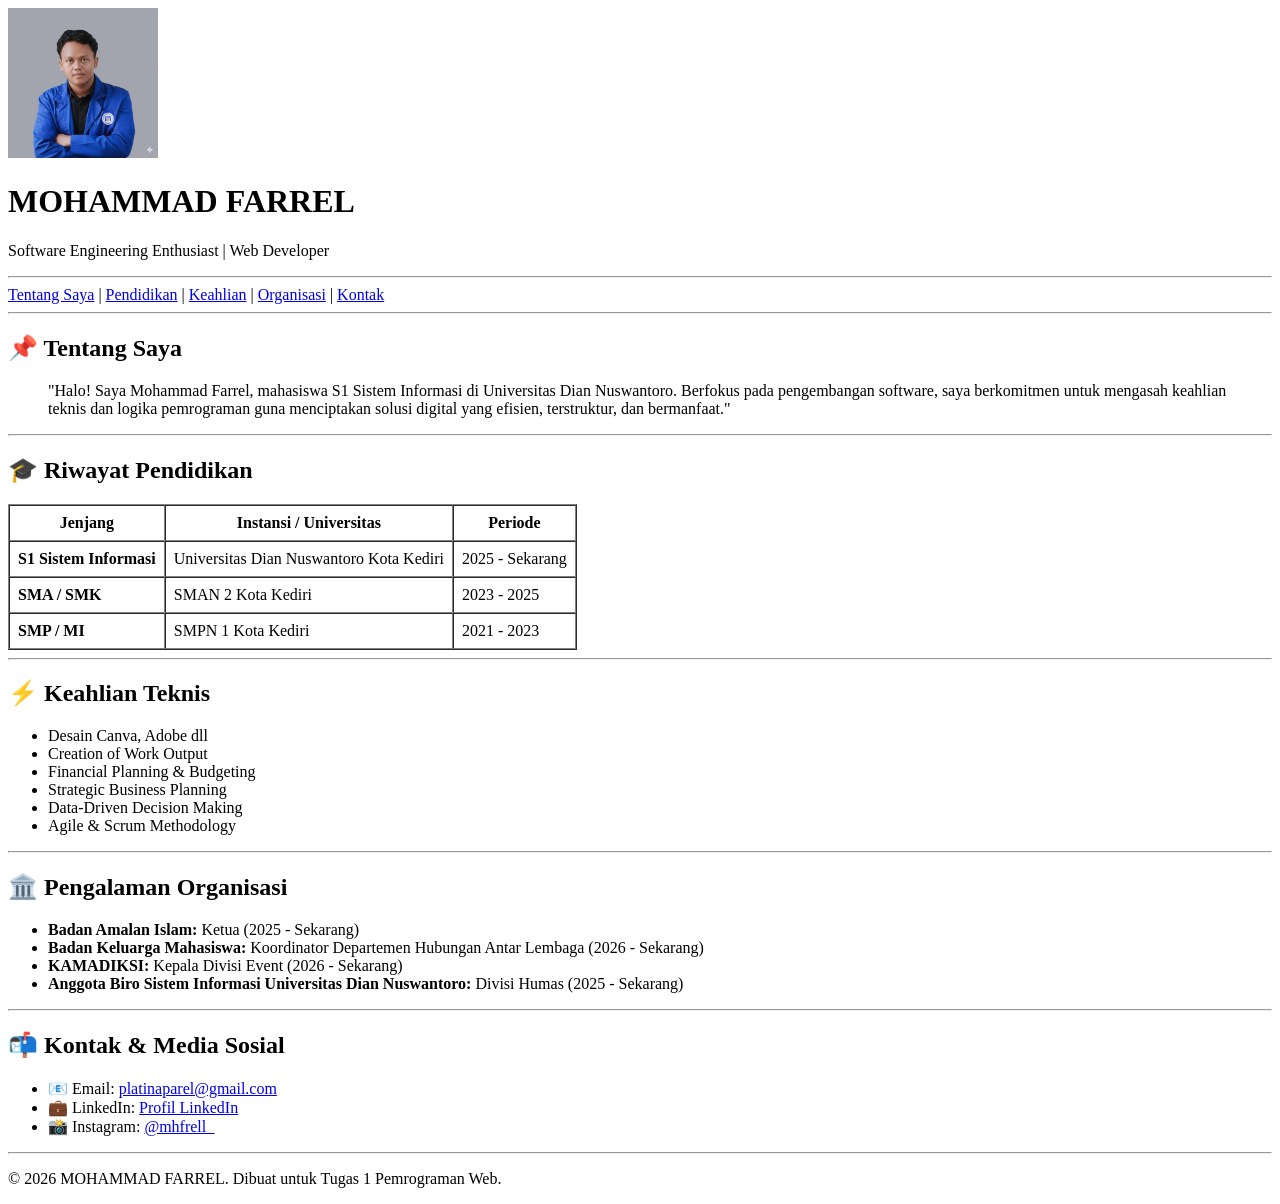
==== index.html @ b6b8ee05 "feat: perbarui ke tampilan modern cyber dark" ====
<!DOCTYPE html>
<html lang="id">
<head>
  <meta charset="UTF-8">
  <meta name="viewport" content="width=device-width, initial-scale=1.0">
  <title>Portofolio - MOHAMMAD FARREL</title>
</head>
<body>

  <!-- HEADER -->
  <header>
    <img src="images/foto-profil.jpg" alt="Foto Profil MOHAMMAD FARREL" width="150">
    <h1>MOHAMMAD FARREL</h1>
    <p>Software Engineering Enthusiast | Web Developer</p>
  </header>

  <hr>

  <!-- NAVIGASI -->
  <nav>
    <a href="#tentang">Tentang Saya</a> |
    <a href="#pendidikan">Pendidikan</a> |
    <a href="#keahlian">Keahlian</a> |
    <a href="#organisasi">Organisasi</a> |
    <a href="#kontak">Kontak</a>
  </nav>

  <hr>

  <!-- KONTEN UTAMA (MAIN) -->
  <main>

    <!-- SECTION 1: TENTANG SAYA -->
    <section id="tentang">
      <h2>📌 Tentang Saya</h2>
      <blockquote>
        "Halo! Saya Mohammad Farrel, mahasiswa S1 Sistem Informasi di Universitas Dian Nuswantoro. Berfokus pada pengembangan software, saya berkomitmen untuk mengasah keahlian teknis dan logika pemrograman guna menciptakan solusi digital yang efisien, terstruktur, dan bermanfaat."
      </blockquote>
    </section>

    <hr>

    <!-- SECTION 2: PENDIDIKAN -->
    <section id="pendidikan">
      <h2>🎓 Riwayat Pendidikan</h2>
      <table border="1" cellpadding="8" cellspacing="0">
        <thead>
          <tr>
            <th>Jenjang</th>
            <th>Instansi / Universitas</th>
            <th>Periode</th>
          </tr>
        </thead>
        <tbody>
          <tr>
            <td><strong>S1 Sistem Informasi</strong></td>
            <td>Universitas Dian Nuswantoro Kota Kediri</td>
            <td>2025 - Sekarang</td>
          </tr>
          <tr>
            <td><strong>SMA / SMK</strong></td>
            <td>SMAN 2 Kota Kediri</td>
            <td>2023 - 2025</td>
          </tr>
          <tr>
            <td><strong>SMP / MI</strong></td>
            <td>SMPN 1 Kota Kediri</td>
            <td>2021 - 2023</td>
          </tr>
        </tbody>
      </table>
    </section>

    <hr>

    <!-- SECTION 3: KEAHLIAN -->
    <section id="keahlian">
      <h2>⚡ Keahlian Teknis</h2>
      <ul>
        <li>Desain Canva, Adobe dll</li>
        <li>Creation of Work Output</li>
        <li>Financial Planning &amp; Budgeting</li>
        <li>Strategic Business Planning</li>
        <li>Data-Driven Decision Making</li>
        <li>Agile &amp; Scrum Methodology</li>
      </ul>
    </section>

    <hr>

    <!-- SECTION 4: ORGANISASI -->
    <section id="organisasi">
      <h2>🏛️ Pengalaman Organisasi</h2>
      <ul>
        <li><strong>Badan Amalan Islam:</strong> Ketua (2025 - Sekarang)</li>
        <li><strong>Badan Keluarga Mahasiswa:</strong> Koordinator Departemen Hubungan Antar Lembaga (2026 - Sekarang)</li>
        <li><strong>KAMADIKSI:</strong> Kepala Divisi Event (2026 - Sekarang)</li>
        <li><strong>Anggota Biro Sistem Informasi Universitas Dian Nuswantoro:</strong> Divisi Humas (2025 - Sekarang)</li>
      </ul>
    </section>

    <hr>

    <!-- SECTION 5: KONTAK -->
    <section id="kontak">
      <h2>📬 Kontak &amp; Media Sosial</h2>
      <ul>
        <li>📧 Email: <a href="mailto:platinaparel@gmail.com">platinaparel@gmail.com</a></li>
        <li>💼 LinkedIn: <a href="https://www.linkedin.com/in/mohammad-farrel-9b29a3389" target="_blank">Profil LinkedIn</a></li>
        <li>📸 Instagram: <a href="https://www.instagram.com/mhfrell_?rpxt=M2dxdXd0YmV6ZTVm" target="_blank">@mhfrell_</a></li>
      </ul>
    </section>

  </main>

  <hr>

  <!-- FOOTER -->
  <footer>
    <p>&copy; 2026 MOHAMMAD FARREL. Dibuat untuk Tugas 1 Pemrograman Web.</p>
  </footer>

</body>
</html>
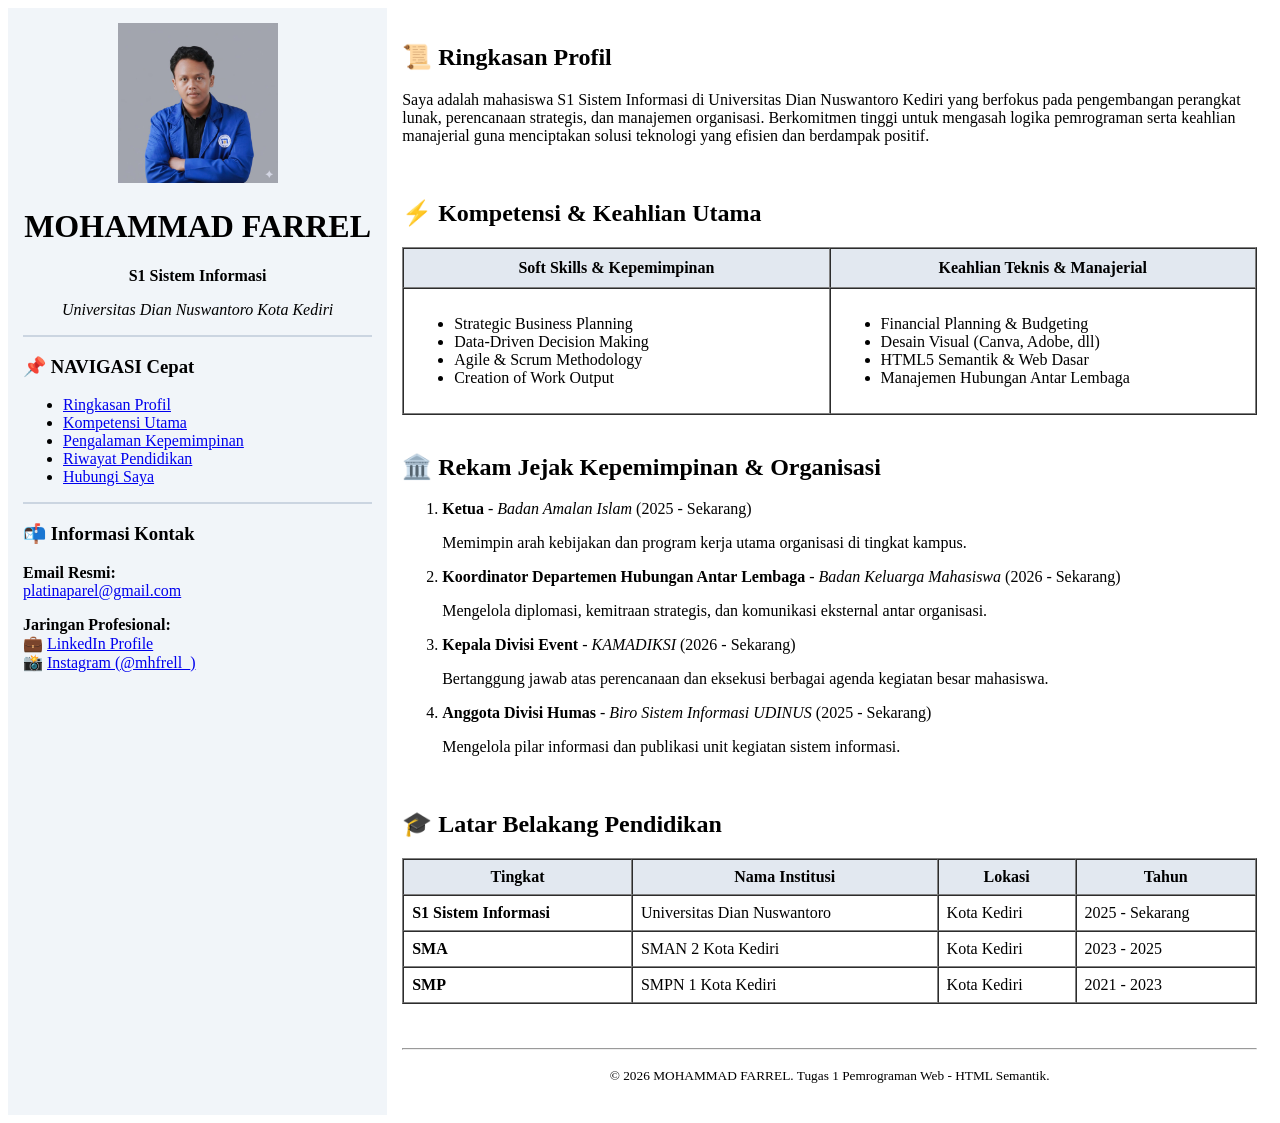
==== commit 919f657f: "feat: perbarui ke tampilan modern cyber dark" ====
--- a/index.html
+++ b/index.html
@@ -3,122 +3,174 @@
 <head>
   <meta charset="UTF-8">
   <meta name="viewport" content="width=device-width, initial-scale=1.0">
-  <title>Portofolio - MOHAMMAD FARREL</title>
+  <title>Resume Akademik &amp; Profil - MOHAMMAD FARREL</title>
 </head>
 <body>
 
-  <!-- HEADER -->
-  <header>
-    <img src="images/foto-profil.jpg" alt="Foto Profil MOHAMMAD FARREL" width="150">
-    <h1>MOHAMMAD FARREL</h1>
-    <p>Software Engineering Enthusiast | Web Developer</p>
-  </header>
+  <!-- TABEL UTAMA UNTUK TATA LETAK 2 KOLOM (SIDEBAR + KONTEN UTAMA) -->
+  <table width="100%" border="0" cellpadding="15" cellspacing="0">
+    <tr valign="top">
 
-  <hr>
+      <!-- ================= SIDEBAR KIRI ================= -->
+      <td width="30%" bgcolor="#F1F5F9">
+        
+        <!-- HEADER / PROFIL UTAMA -->
+        <header align="center">
+          <img src="images/foto-profil.jpg" alt="Foto Profil MOHAMMAD FARREL" width="160">
+          <h1>MOHAMMAD FARREL</h1>
+          <p><b>S1 Sistem Informasi</b></p>
+          <p><i>Universitas Dian Nuswantoro Kota Kediri</i></p>
+        </header>
 
-  <!-- NAVIGASI -->
-  <nav>
-    <a href="#tentang">Tentang Saya</a> |
-    <a href="#pendidikan">Pendidikan</a> |
-    <a href="#keahlian">Keahlian</a> |
-    <a href="#organisasi">Organisasi</a> |
-    <a href="#kontak">Kontak</a>
-  </nav>
+        <hr size="2" color="#CBD5E1">
 
-  <hr>
+        <!-- NAVIGASI SAMPING (SIDE NAV) -->
+        <nav>
+          <h3><b>📌 NAVIGASI Cepat</b></h3>
+          <ul>
+            <li><a href="#tentang">Ringkasan Profil</a></li>
+            <li><a href="#keahlian">Kompetensi Utama</a></li>
+            <li><a href="#organisasi">Pengalaman Kepemimpinan</a></li>
+            <li><a href="#pendidikan">Riwayat Pendidikan</a></li>
+            <li><a href="#kontak">Hubungi Saya</a></li>
+          </ul>
+        </nav>
 
-  <!-- KONTEN UTAMA (MAIN) -->
-  <main>
+        <hr size="2" color="#CBD5E1">
 
-    <!-- SECTION 1: TENTANG SAYA -->
-    <section id="tentang">
-      <h2>📌 Tentang Saya</h2>
-      <blockquote>
-        "Halo! Saya Mohammad Farrel, mahasiswa S1 Sistem Informasi di Universitas Dian Nuswantoro. Berfokus pada pengembangan software, saya berkomitmen untuk mengasah keahlian teknis dan logika pemrograman guna menciptakan solusi digital yang efisien, terstruktur, dan bermanfaat."
-      </blockquote>
-    </section>
+        <!-- KONTEN SAMPING / KONTAK -->
+        <aside id="kontak">
+          <h3><b>📬 Informasi Kontak</b></h3>
+          <p><b>Email Resmi:</b><br>
+          <a href="mailto:platinaparel@gmail.com">platinaparel@gmail.com</a></p>
 
-    <hr>
+          <p><b>Jaringan Profesional:</b><br>
+          💼 <a href="https://www.linkedin.com/in/mohammad-farrel-9b29a3389" target="_blank">LinkedIn Profile</a><br>
+          📸 <a href="https://www.instagram.com/mhfrell_?rpxt=M2dxdXd0YmV6ZTVm" target="_blank">Instagram (@mhfrell_)</a></p>
+        </aside>
 
-    <!-- SECTION 2: PENDIDIKAN -->
-    <section id="pendidikan">
-      <h2>🎓 Riwayat Pendidikan</h2>
-      <table border="1" cellpadding="8" cellspacing="0">
-        <thead>
-          <tr>
-            <th>Jenjang</th>
-            <th>Instansi / Universitas</th>
-            <th>Periode</th>
-          </tr>
-        </thead>
-        <tbody>
-          <tr>
-            <td><strong>S1 Sistem Informasi</strong></td>
-            <td>Universitas Dian Nuswantoro Kota Kediri</td>
-            <td>2025 - Sekarang</td>
-          </tr>
-          <tr>
-            <td><strong>SMA / SMK</strong></td>
-            <td>SMAN 2 Kota Kediri</td>
-            <td>2023 - 2025</td>
-          </tr>
-          <tr>
-            <td><strong>SMP / MI</strong></td>
-            <td>SMPN 1 Kota Kediri</td>
-            <td>2021 - 2023</td>
-          </tr>
-        </tbody>
-      </table>
-    </section>
+      </td>
 
-    <hr>
+      <!-- ================= KONTEN UTAMA KANAN ================= -->
+      <td width="70%">
 
-    <!-- SECTION 3: KEAHLIAN -->
-    <section id="keahlian">
-      <h2>⚡ Keahlian Teknis</h2>
-      <ul>
-        <li>Desain Canva, Adobe dll</li>
-        <li>Creation of Work Output</li>
-        <li>Financial Planning &amp; Budgeting</li>
-        <li>Strategic Business Planning</li>
-        <li>Data-Driven Decision Making</li>
-        <li>Agile &amp; Scrum Methodology</li>
-      </ul>
-    </section>
+        <main>
 
-    <hr>
+          <!-- SECTION 1: TENTANG SAYA -->
+          <section id="tentang">
+            <h2>📜 Ringkasan Profil</h2>
+            <p>
+              Saya adalah mahasiswa S1 Sistem Informasi di Universitas Dian Nuswantoro Kediri yang berfokus pada pengembangan perangkat lunak, perencanaan strategis, dan manajemen organisasi. Berkomitmen tinggi untuk mengasah logika pemrograman serta keahlian manajerial guna menciptakan solusi teknologi yang efisien dan berdampak positif.
+            </p>
+          </section>
 
-    <!-- SECTION 4: ORGANISASI -->
-    <section id="organisasi">
-      <h2>🏛️ Pengalaman Organisasi</h2>
-      <ul>
-        <li><strong>Badan Amalan Islam:</strong> Ketua (2025 - Sekarang)</li>
-        <li><strong>Badan Keluarga Mahasiswa:</strong> Koordinator Departemen Hubungan Antar Lembaga (2026 - Sekarang)</li>
-        <li><strong>KAMADIKSI:</strong> Kepala Divisi Event (2026 - Sekarang)</li>
-        <li><strong>Anggota Biro Sistem Informasi Universitas Dian Nuswantoro:</strong> Divisi Humas (2025 - Sekarang)</li>
-      </ul>
-    </section>
+          <br>
 
-    <hr>
+          <!-- SECTION 2: KEAHLIAN (LAYOUT DUA KOLOM SKS) -->
+          <section id="keahlian">
+            <h2>⚡ Kompetensi &amp; Keahlian Utama</h2>
+            <table width="100%" border="1" cellpadding="10" cellspacing="0">
+              <tr bgcolor="#E2E8F0">
+                <th width="50%">Soft Skills &amp; Kepemimpinan</th>
+                <th width="50%">Keahlian Teknis &amp; Manajerial</th>
+              </tr>
+              <tr valign="top">
+                <td>
+                  <ul>
+                    <li>Strategic Business Planning</li>
+                    <li>Data-Driven Decision Making</li>
+                    <li>Agile &amp; Scrum Methodology</li>
+                    <li>Creation of Work Output</li>
+                  </ul>
+                </td>
+                <td>
+                  <ul>
+                    <li>Financial Planning &amp; Budgeting</li>
+                    <li>Desain Visual (Canva, Adobe, dll)</li>
+                    <li>HTML5 Semantik &amp; Web Dasar</li>
+                    <li>Manajemen Hubungan Antar Lembaga</li>
+                  </ul>
+                </td>
+              </tr>
+            </table>
+          </section>
 
-    <!-- SECTION 5: KONTAK -->
-    <section id="kontak">
-      <h2>📬 Kontak &amp; Media Sosial</h2>
-      <ul>
-        <li>📧 Email: <a href="mailto:platinaparel@gmail.com">platinaparel@gmail.com</a></li>
-        <li>💼 LinkedIn: <a href="https://www.linkedin.com/in/mohammad-farrel-9b29a3389" target="_blank">Profil LinkedIn</a></li>
-        <li>📸 Instagram: <a href="https://www.instagram.com/mhfrell_?rpxt=M2dxdXd0YmV6ZTVm" target="_blank">@mhfrell_</a></li>
-      </ul>
-    </section>
+          <br>
 
-  </main>
+          <!-- SECTION 3: ORGANISASI & KEPEMIMPINAN -->
+          <section id="organisasi">
+            <h2>🏛️ Rekam Jejak Kepemimpinan &amp; Organisasi</h2>
+            <ol>
+              <li>
+                <b>Ketua</b> - <i>Badan Amalan Islam</i> (2025 - Sekarang)
+                <p>Memimpin arah kebijakan dan program kerja utama organisasi di tingkat kampus.</p>
+              </li>
+              <li>
+                <b>Koordinator Departemen Hubungan Antar Lembaga</b> - <i>Badan Keluarga Mahasiswa</i> (2026 - Sekarang)
+                <p>Mengelola diplomasi, kemitraan strategis, dan komunikasi eksternal antar organisasi.</p>
+              </li>
+              <li>
+                <b>Kepala Divisi Event</b> - <i>KAMADIKSI</i> (2026 - Sekarang)
+                <p>Bertanggung jawab atas perencanaan dan eksekusi berbagai agenda kegiatan besar mahasiswa.</p>
+              </li>
+              <li>
+                <b>Anggota Divisi Humas</b> - <i>Biro Sistem Informasi UDINUS</i> (2025 - Sekarang)
+                <p>Mengelola pilar informasi dan publikasi unit kegiatan sistem informasi.</p>
+              </li>
+            </ol>
+          </section>
 
-  <hr>
+          <br>
 
-  <!-- FOOTER -->
-  <footer>
-    <p>&copy; 2026 MOHAMMAD FARREL. Dibuat untuk Tugas 1 Pemrograman Web.</p>
-  </footer>
+          <!-- SECTION 4: PENDIDIKAN -->
+          <section id="pendidikan">
+            <h2>🎓 Latar Belakang Pendidikan</h2>
+            <table width="100%" border="1" cellpadding="8" cellspacing="0">
+              <thead>
+                <tr bgcolor="#E2E8F0">
+                  <th>Tingkat</th>
+                  <th>Nama Institusi</th>
+                  <th>Lokasi</th>
+                  <th>Tahun</th>
+                </tr>
+              </thead>
+              <tbody>
+                <tr>
+                  <td><b>S1 Sistem Informasi</b></td>
+                  <td>Universitas Dian Nuswantoro</td>
+                  <td>Kota Kediri</td>
+                  <td>2025 - Sekarang</td>
+                </tr>
+                <tr>
+                  <td><b>SMA</b></td>
+                  <td>SMAN 2 Kota Kediri</td>
+                  <td>Kota Kediri</td>
+                  <td>2023 - 2025</td>
+                </tr>
+                <tr>
+                  <td><b>SMP</b></td>
+                  <td>SMPN 1 Kota Kediri</td>
+                  <td>Kota Kediri</td>
+                  <td>2021 - 2023</td>
+                </tr>
+              </tbody>
+            </table>
+          </section>
+
+        </main>
+
+        <br><br>
+
+        <!-- FOOTER -->
+        <footer align="center">
+          <hr>
+          <p><small>&copy; 2026 MOHAMMAD FARREL. Tugas 1 Pemrograman Web - HTML Semantik.</small></p>
+        </footer>
+
+      </td>
+
+    </tr>
+  </table>
 
 </body>
 </html>
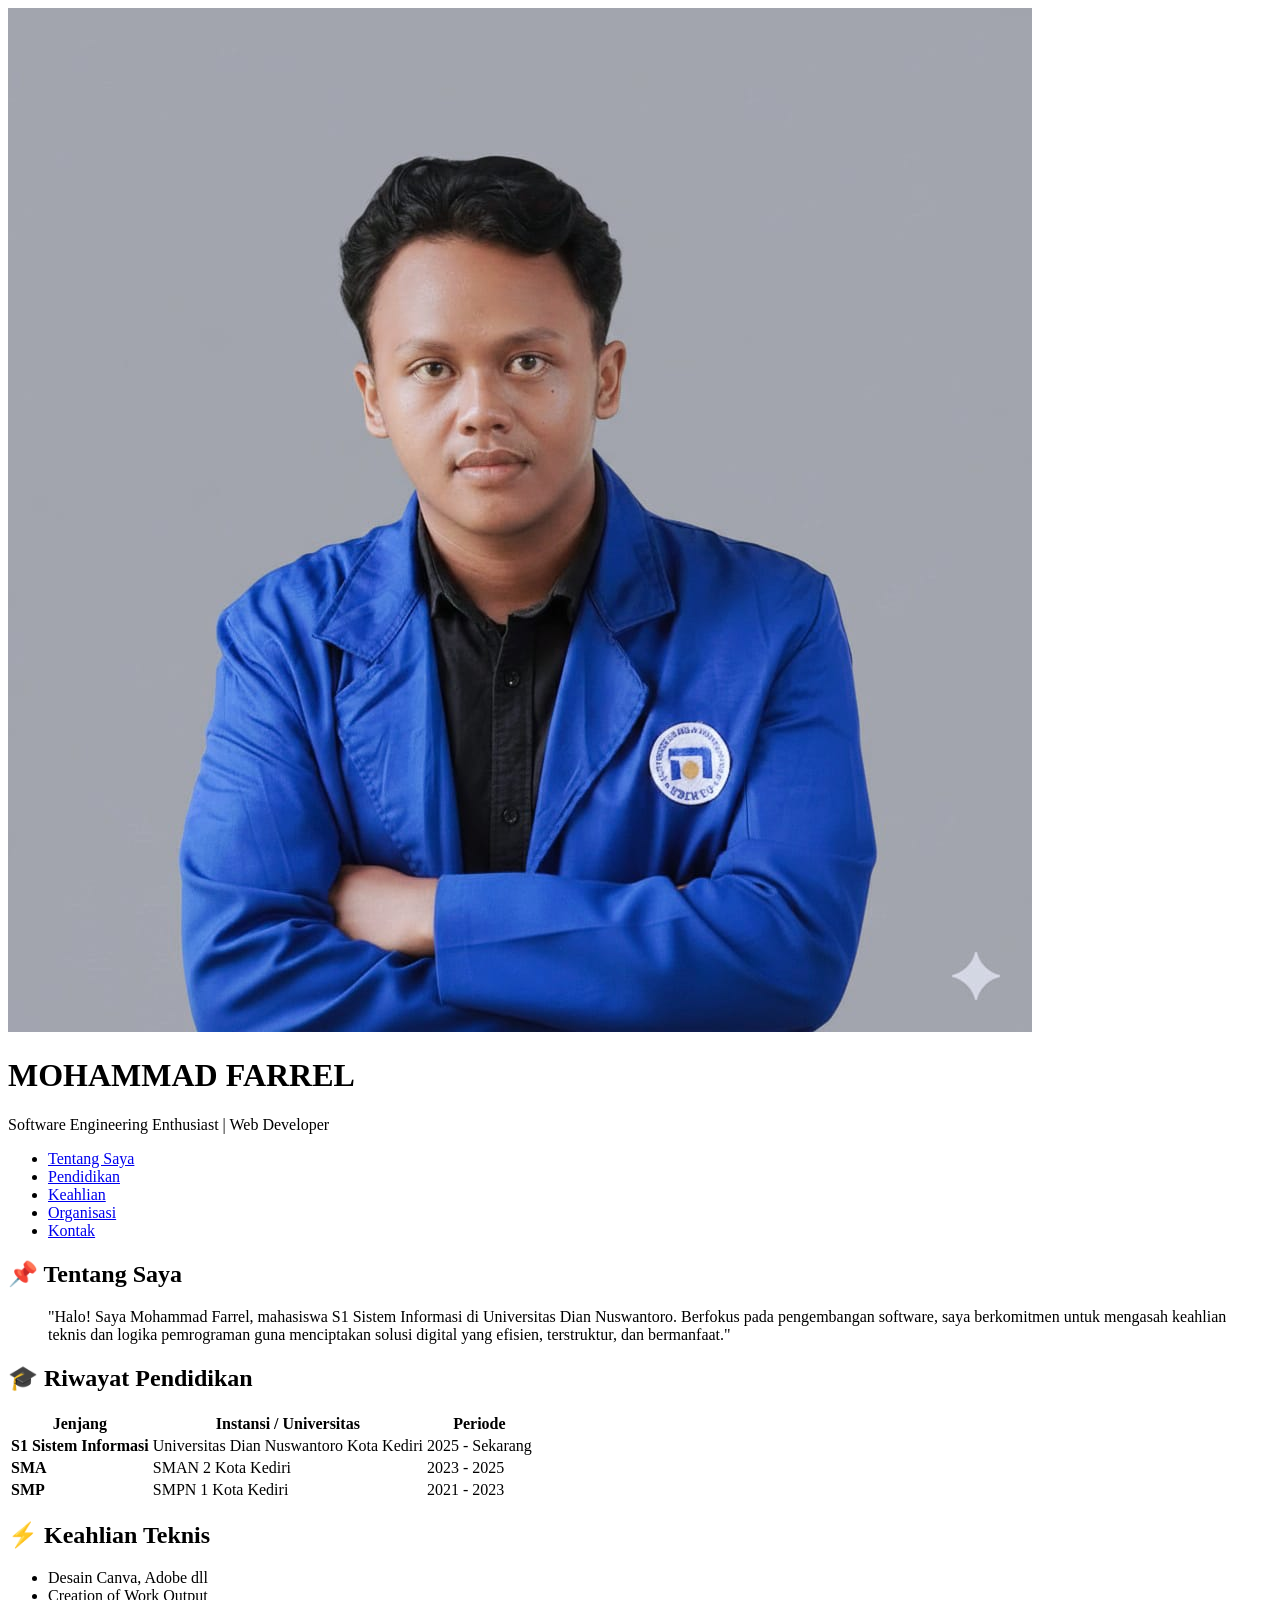
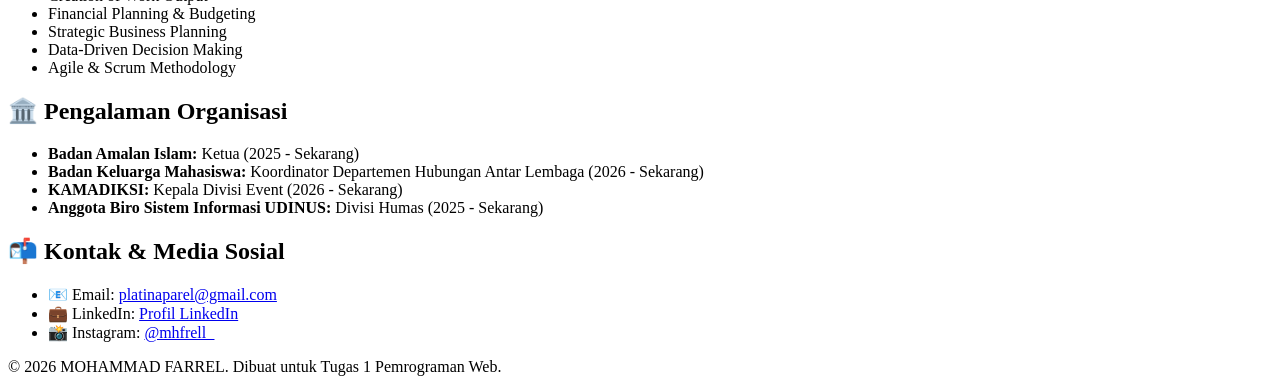
==== commit e23799d8: "fix: ganti struktur html ke versi modul 3" ====
--- a/index.html
+++ b/index.html
@@ -3,174 +3,117 @@
 <head>
   <meta charset="UTF-8">
   <meta name="viewport" content="width=device-width, initial-scale=1.0">
-  <title>Resume Akademik &amp; Profil - MOHAMMAD FARREL</title>
+  <title>Portofolio - MOHAMMAD FARREL</title>
+
+  <!-- MENGHUBUNGKAN STYLESHEET CSS -->
+  <link rel="stylesheet" href="style.css">
 </head>
 <body>
 
-  <!-- TABEL UTAMA UNTUK TATA LETAK 2 KOLOM (SIDEBAR + KONTEN UTAMA) -->
-  <table width="100%" border="0" cellpadding="15" cellspacing="0">
-    <tr valign="top">
+  <div class="container">
 
-      <!-- ================= SIDEBAR KIRI ================= -->
-      <td width="30%" bgcolor="#F1F5F9">
-        
-        <!-- HEADER / PROFIL UTAMA -->
-        <header align="center">
-          <img src="images/foto-profil.jpg" alt="Foto Profil MOHAMMAD FARREL" width="160">
-          <h1>MOHAMMAD FARREL</h1>
-          <p><b>S1 Sistem Informasi</b></p>
-          <p><i>Universitas Dian Nuswantoro Kota Kediri</i></p>
-        </header>
+    <!-- HEADER PROFIL -->
+    <header>
+      <img src="images/foto-profil.jpg" alt="Foto Profil MOHAMMAD FARREL">
+      <h1>MOHAMMAD FARREL</h1>
+      <p>Software Engineering Enthusiast | Web Developer</p>
+    </header>
 
-        <hr size="2" color="#CBD5E1">
+    <!-- NAVIGASI BUBBLE -->
+    <nav>
+      <ul>
+        <li><a href="#tentang">Tentang Saya</a></li>
+        <li><a href="#pendidikan">Pendidikan</a></li>
+        <li><a href="#keahlian">Keahlian</a></li>
+        <li><a href="#organisasi">Organisasi</a></li>
+        <li><a href="#kontak">Kontak</a></li>
+      </ul>
+    </nav>
 
-        <!-- NAVIGASI SAMPING (SIDE NAV) -->
-        <nav>
-          <h3><b>📌 NAVIGASI Cepat</b></h3>
-          <ul>
-            <li><a href="#tentang">Ringkasan Profil</a></li>
-            <li><a href="#keahlian">Kompetensi Utama</a></li>
-            <li><a href="#organisasi">Pengalaman Kepemimpinan</a></li>
-            <li><a href="#pendidikan">Riwayat Pendidikan</a></li>
-            <li><a href="#kontak">Hubungi Saya</a></li>
-          </ul>
-        </nav>
+    <!-- MAIN KONTEN -->
+    <main>
 
-        <hr size="2" color="#CBD5E1">
+      <!-- SECTION 1: TENTANG SAYA -->
+      <section id="tentang">
+        <h2>📌 Tentang Saya</h2>
+        <blockquote>
+          "Halo! Saya Mohammad Farrel, mahasiswa S1 Sistem Informasi di Universitas Dian Nuswantoro. Berfokus pada pengembangan software, saya berkomitmen untuk mengasah keahlian teknis dan logika pemrograman guna menciptakan solusi digital yang efisien, terstruktur, dan bermanfaat."
+        </blockquote>
+      </section>
 
-        <!-- KONTEN SAMPING / KONTAK -->
-        <aside id="kontak">
-          <h3><b>📬 Informasi Kontak</b></h3>
-          <p><b>Email Resmi:</b><br>
-          <a href="mailto:platinaparel@gmail.com">platinaparel@gmail.com</a></p>
+      <!-- SECTION 2: PENDIDIKAN -->
+      <section id="pendidikan">
+        <h2>🎓 Riwayat Pendidikan</h2>
+        <table>
+          <thead>
+            <tr>
+              <th>Jenjang</th>
+              <th>Instansi / Universitas</th>
+              <th>Periode</th>
+            </tr>
+          </thead>
+          <tbody>
+            <tr>
+              <td><strong>S1 Sistem Informasi</strong></td>
+              <td>Universitas Dian Nuswantoro Kota Kediri</td>
+              <td>2025 - Sekarang</td>
+            </tr>
+            <tr>
+              <td><strong>SMA</strong></td>
+              <td>SMAN 2 Kota Kediri</td>
+              <td>2023 - 2025</td>
+            </tr>
+            <tr>
+              <td><strong>SMP</strong></td>
+              <td>SMPN 1 Kota Kediri</td>
+              <td>2021 - 2023</td>
+            </tr>
+          </tbody>
+        </table>
+      </section>
 
-          <p><b>Jaringan Profesional:</b><br>
-          💼 <a href="https://www.linkedin.com/in/mohammad-farrel-9b29a3389" target="_blank">LinkedIn Profile</a><br>
-          📸 <a href="https://www.instagram.com/mhfrell_?rpxt=M2dxdXd0YmV6ZTVm" target="_blank">Instagram (@mhfrell_)</a></p>
-        </aside>
+      <!-- SECTION 3: KEAHLIAN -->
+      <section id="keahlian">
+        <h2>⚡ Keahlian Teknis</h2>
+        <ul class="skill-grid">
+          <li>Desain Canva, Adobe dll</li>
+          <li>Creation of Work Output</li>
+          <li>Financial Planning &amp; Budgeting</li>
+          <li>Strategic Business Planning</li>
+          <li>Data-Driven Decision Making</li>
+          <li>Agile &amp; Scrum Methodology</li>
+        </ul>
+      </section>
 
-      </td>
+      <!-- SECTION 4: ORGANISASI -->
+      <section id="organisasi">
+        <h2>🏛️ Pengalaman Organisasi</h2>
+        <ul class="info-list">
+          <li><strong>Badan Amalan Islam:</strong> Ketua (2025 - Sekarang)</li>
+          <li><strong>Badan Keluarga Mahasiswa:</strong> Koordinator Departemen Hubungan Antar Lembaga (2026 - Sekarang)</li>
+          <li><strong>KAMADIKSI:</strong> Kepala Divisi Event (2026 - Sekarang)</li>
+          <li><strong>Anggota Biro Sistem Informasi UDINUS:</strong> Divisi Humas (2025 - Sekarang)</li>
+        </ul>
+      </section>
 
-      <!-- ================= KONTEN UTAMA KANAN ================= -->
-      <td width="70%">
+      <!-- SECTION 5: KONTAK -->
+      <section id="kontak">
+        <h2>📬 Kontak &amp; Media Sosial</h2>
+        <ul class="info-list">
+          <li>📧 Email: <a href="mailto:platinaparel@gmail.com">platinaparel@gmail.com</a></li>
+          <li>💼 LinkedIn: <a href="https://www.linkedin.com/in/mohammad-farrel-9b29a3389" target="_blank">Profil LinkedIn</a></li>
+          <li>📸 Instagram: <a href="https://www.instagram.com/mhfrell_?rpxt=M2dxdXd0YmV6ZTVm" target="_blank">@mhfrell_</a></li>
+        </ul>
+      </section>
 
-        <main>
+    </main>
 
-          <!-- SECTION 1: TENTANG SAYA -->
-          <section id="tentang">
-            <h2>📜 Ringkasan Profil</h2>
-            <p>
-              Saya adalah mahasiswa S1 Sistem Informasi di Universitas Dian Nuswantoro Kediri yang berfokus pada pengembangan perangkat lunak, perencanaan strategis, dan manajemen organisasi. Berkomitmen tinggi untuk mengasah logika pemrograman serta keahlian manajerial guna menciptakan solusi teknologi yang efisien dan berdampak positif.
-            </p>
-          </section>
+    <!-- FOOTER -->
+    <footer>
+      <p>&copy; 2026 MOHAMMAD FARREL. Dibuat untuk Tugas 1 Pemrograman Web.</p>
+    </footer>
 
-          <br>
-
-          <!-- SECTION 2: KEAHLIAN (LAYOUT DUA KOLOM SKS) -->
-          <section id="keahlian">
-            <h2>⚡ Kompetensi &amp; Keahlian Utama</h2>
-            <table width="100%" border="1" cellpadding="10" cellspacing="0">
-              <tr bgcolor="#E2E8F0">
-                <th width="50%">Soft Skills &amp; Kepemimpinan</th>
-                <th width="50%">Keahlian Teknis &amp; Manajerial</th>
-              </tr>
-              <tr valign="top">
-                <td>
-                  <ul>
-                    <li>Strategic Business Planning</li>
-                    <li>Data-Driven Decision Making</li>
-                    <li>Agile &amp; Scrum Methodology</li>
-                    <li>Creation of Work Output</li>
-                  </ul>
-                </td>
-                <td>
-                  <ul>
-                    <li>Financial Planning &amp; Budgeting</li>
-                    <li>Desain Visual (Canva, Adobe, dll)</li>
-                    <li>HTML5 Semantik &amp; Web Dasar</li>
-                    <li>Manajemen Hubungan Antar Lembaga</li>
-                  </ul>
-                </td>
-              </tr>
-            </table>
-          </section>
-
-          <br>
-
-          <!-- SECTION 3: ORGANISASI & KEPEMIMPINAN -->
-          <section id="organisasi">
-            <h2>🏛️ Rekam Jejak Kepemimpinan &amp; Organisasi</h2>
-            <ol>
-              <li>
-                <b>Ketua</b> - <i>Badan Amalan Islam</i> (2025 - Sekarang)
-                <p>Memimpin arah kebijakan dan program kerja utama organisasi di tingkat kampus.</p>
-              </li>
-              <li>
-                <b>Koordinator Departemen Hubungan Antar Lembaga</b> - <i>Badan Keluarga Mahasiswa</i> (2026 - Sekarang)
-                <p>Mengelola diplomasi, kemitraan strategis, dan komunikasi eksternal antar organisasi.</p>
-              </li>
-              <li>
-                <b>Kepala Divisi Event</b> - <i>KAMADIKSI</i> (2026 - Sekarang)
-                <p>Bertanggung jawab atas perencanaan dan eksekusi berbagai agenda kegiatan besar mahasiswa.</p>
-              </li>
-              <li>
-                <b>Anggota Divisi Humas</b> - <i>Biro Sistem Informasi UDINUS</i> (2025 - Sekarang)
-                <p>Mengelola pilar informasi dan publikasi unit kegiatan sistem informasi.</p>
-              </li>
-            </ol>
-          </section>
-
-          <br>
-
-          <!-- SECTION 4: PENDIDIKAN -->
-          <section id="pendidikan">
-            <h2>🎓 Latar Belakang Pendidikan</h2>
-            <table width="100%" border="1" cellpadding="8" cellspacing="0">
-              <thead>
-                <tr bgcolor="#E2E8F0">
-                  <th>Tingkat</th>
-                  <th>Nama Institusi</th>
-                  <th>Lokasi</th>
-                  <th>Tahun</th>
-                </tr>
-              </thead>
-              <tbody>
-                <tr>
-                  <td><b>S1 Sistem Informasi</b></td>
-                  <td>Universitas Dian Nuswantoro</td>
-                  <td>Kota Kediri</td>
-                  <td>2025 - Sekarang</td>
-                </tr>
-                <tr>
-                  <td><b>SMA</b></td>
-                  <td>SMAN 2 Kota Kediri</td>
-                  <td>Kota Kediri</td>
-                  <td>2023 - 2025</td>
-                </tr>
-                <tr>
-                  <td><b>SMP</b></td>
-                  <td>SMPN 1 Kota Kediri</td>
-                  <td>Kota Kediri</td>
-                  <td>2021 - 2023</td>
-                </tr>
-              </tbody>
-            </table>
-          </section>
-
-        </main>
-
-        <br><br>
-
-        <!-- FOOTER -->
-        <footer align="center">
-          <hr>
-          <p><small>&copy; 2026 MOHAMMAD FARREL. Tugas 1 Pemrograman Web - HTML Semantik.</small></p>
-        </footer>
-
-      </td>
-
-    </tr>
-  </table>
+  </div>
 
 </body>
 </html>
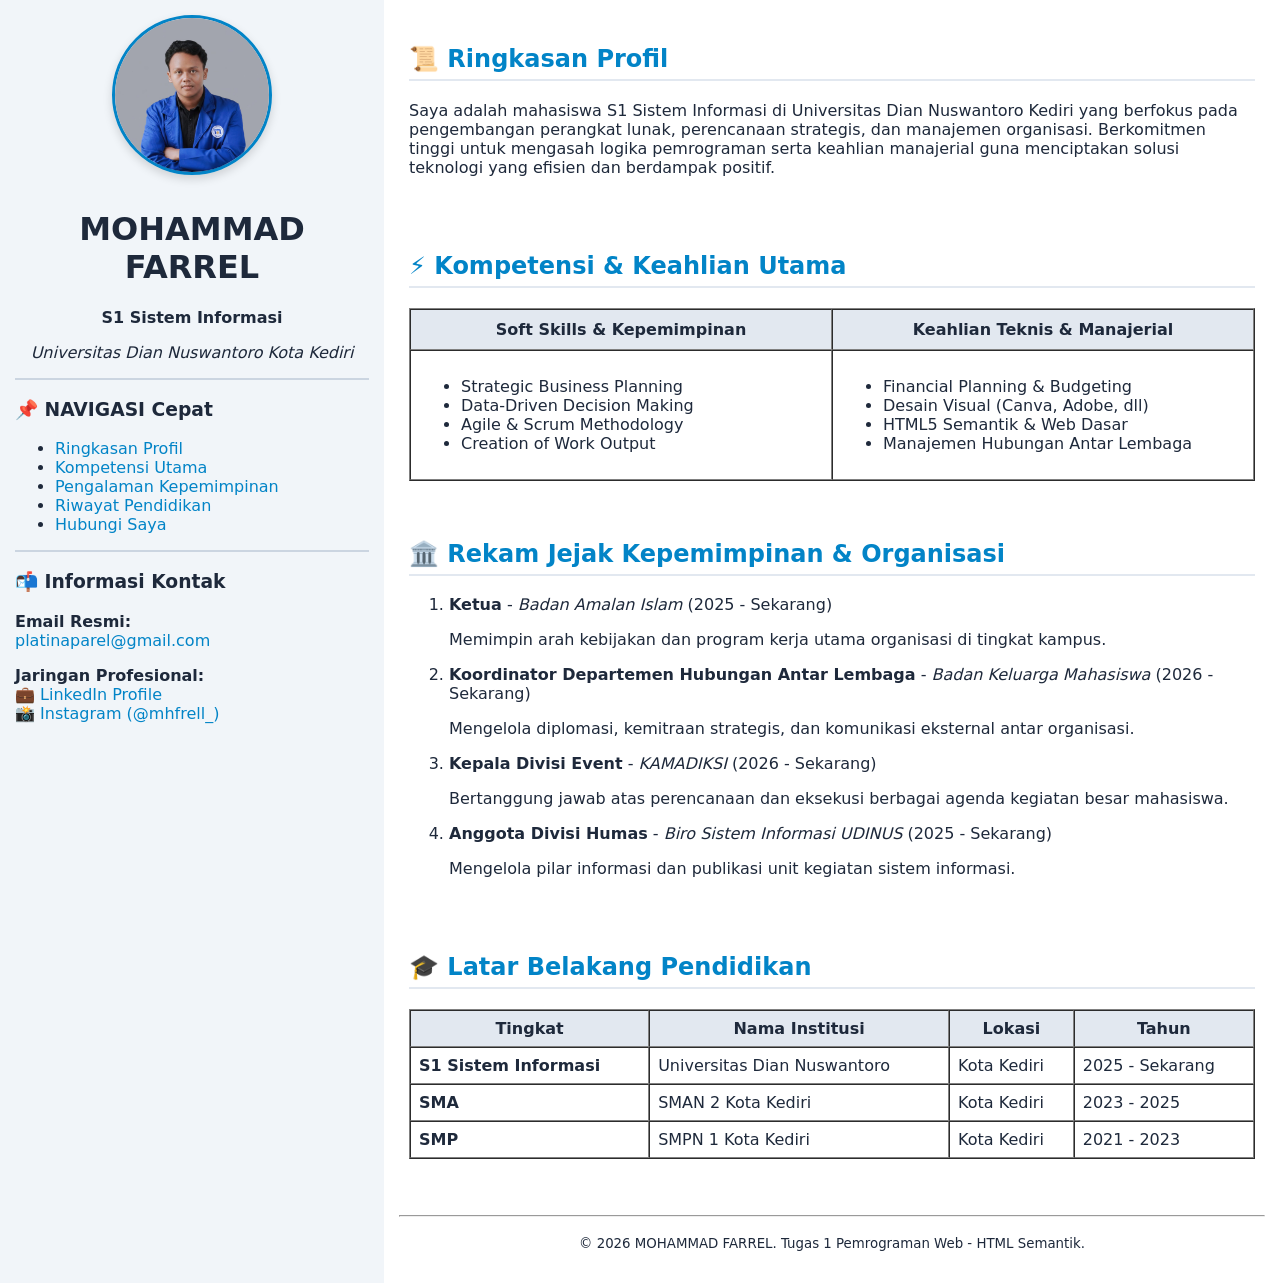
==== commit 24dc758b: "feat: pasang html 2 kolom dengan css/style.css" ====
--- a/index.html
+++ b/index.html
@@ -3,117 +3,177 @@
 <head>
   <meta charset="UTF-8">
   <meta name="viewport" content="width=device-width, initial-scale=1.0">
-  <title>Portofolio - MOHAMMAD FARREL</title>
+  <title>Resume Akademik &amp; Profil - MOHAMMAD FARREL</title>
 
-  <!-- MENGHUBUNGKAN STYLESHEET CSS -->
-  <link rel="stylesheet" href="style.css">
+  <!-- MENGHUBUNGKAN DENGAN FOLDER css/style.css  -->
+  <link rel="stylesheet" href="css/style.css">
 </head>
 <body>
 
-  <div class="container">
+  <!-- TABEL UTAMA UNTUK TATA LETAK 2 KOLOM (SIDEBAR + KONTEN UTAMA) -->
+  <table width="100%" border="0" cellpadding="15" cellspacing="0">
+    <tr valign="top">
 
-    <!-- HEADER PROFIL -->
-    <header>
-      <img src="images/foto-profil.jpg" alt="Foto Profil MOHAMMAD FARREL">
-      <h1>MOHAMMAD FARREL</h1>
-      <p>Software Engineering Enthusiast | Web Developer</p>
-    </header>
+      <!-- ================= SIDEBAR KIRI ================= -->
+      <td width="30%" bgcolor="#F1F5F9">
+        
+        <!-- HEADER / PROFIL UTAMA -->
+        <header align="center">
+          <img src="images/foto-profil.jpg" alt="Foto Profil MOHAMMAD FARREL" width="160">
+          <h1>MOHAMMAD FARREL</h1>
+          <p><b>S1 Sistem Informasi</b></p>
+          <p><i>Universitas Dian Nuswantoro Kota Kediri</i></p>
+        </header>
 
-    <!-- NAVIGASI BUBBLE -->
-    <nav>
-      <ul>
-        <li><a href="#tentang">Tentang Saya</a></li>
-        <li><a href="#pendidikan">Pendidikan</a></li>
-        <li><a href="#keahlian">Keahlian</a></li>
-        <li><a href="#organisasi">Organisasi</a></li>
-        <li><a href="#kontak">Kontak</a></li>
-      </ul>
-    </nav>
+        <hr size="2" color="#CBD5E1">
 
-    <!-- MAIN KONTEN -->
-    <main>
+        <!-- NAVIGASI SAMPING (SIDE NAV) -->
+        <nav>
+          <h3><b>📌 NAVIGASI Cepat</b></h3>
+          <ul>
+            <li><a href="#tentang">Ringkasan Profil</a></li>
+            <li><a href="#keahlian">Kompetensi Utama</a></li>
+            <li><a href="#organisasi">Pengalaman Kepemimpinan</a></li>
+            <li><a href="#pendidikan">Riwayat Pendidikan</a></li>
+            <li><a href="#kontak">Hubungi Saya</a></li>
+          </ul>
+        </nav>
 
-      <!-- SECTION 1: TENTANG SAYA -->
-      <section id="tentang">
-        <h2>📌 Tentang Saya</h2>
-        <blockquote>
-          "Halo! Saya Mohammad Farrel, mahasiswa S1 Sistem Informasi di Universitas Dian Nuswantoro. Berfokus pada pengembangan software, saya berkomitmen untuk mengasah keahlian teknis dan logika pemrograman guna menciptakan solusi digital yang efisien, terstruktur, dan bermanfaat."
-        </blockquote>
-      </section>
+        <hr size="2" color="#CBD5E1">
 
-      <!-- SECTION 2: PENDIDIKAN -->
-      <section id="pendidikan">
-        <h2>🎓 Riwayat Pendidikan</h2>
-        <table>
-          <thead>
-            <tr>
-              <th>Jenjang</th>
-              <th>Instansi / Universitas</th>
-              <th>Periode</th>
-            </tr>
-          </thead>
-          <tbody>
-            <tr>
-              <td><strong>S1 Sistem Informasi</strong></td>
-              <td>Universitas Dian Nuswantoro Kota Kediri</td>
-              <td>2025 - Sekarang</td>
-            </tr>
-            <tr>
-              <td><strong>SMA</strong></td>
-              <td>SMAN 2 Kota Kediri</td>
-              <td>2023 - 2025</td>
-            </tr>
-            <tr>
-              <td><strong>SMP</strong></td>
-              <td>SMPN 1 Kota Kediri</td>
-              <td>2021 - 2023</td>
-            </tr>
-          </tbody>
-        </table>
-      </section>
+        <!-- KONTEN SAMPING / KONTAK -->
+        <aside id="kontak">
+          <h3><b>📬 Informasi Kontak</b></h3>
+          <p><b>Email Resmi:</b><br>
+          <a href="mailto:platinaparel@gmail.com">platinaparel@gmail.com</a></p>
 
-      <!-- SECTION 3: KEAHLIAN -->
-      <section id="keahlian">
-        <h2>⚡ Keahlian Teknis</h2>
-        <ul class="skill-grid">
-          <li>Desain Canva, Adobe dll</li>
-          <li>Creation of Work Output</li>
-          <li>Financial Planning &amp; Budgeting</li>
-          <li>Strategic Business Planning</li>
-          <li>Data-Driven Decision Making</li>
-          <li>Agile &amp; Scrum Methodology</li>
-        </ul>
-      </section>
+          <p><b>Jaringan Profesional:</b><br>
+          💼 <a href="https://www.linkedin.com/in/mohammad-farrel-9b29a3389" target="_blank">LinkedIn Profile</a><br>
+          📸 <a href="https://www.instagram.com/mhfrell_?rpxt=M2dxdXd0YmV6ZTVm" target="_blank">Instagram (@mhfrell_)</a></p>
+        </aside>
 
-      <!-- SECTION 4: ORGANISASI -->
-      <section id="organisasi">
-        <h2>🏛️ Pengalaman Organisasi</h2>
-        <ul class="info-list">
-          <li><strong>Badan Amalan Islam:</strong> Ketua (2025 - Sekarang)</li>
-          <li><strong>Badan Keluarga Mahasiswa:</strong> Koordinator Departemen Hubungan Antar Lembaga (2026 - Sekarang)</li>
-          <li><strong>KAMADIKSI:</strong> Kepala Divisi Event (2026 - Sekarang)</li>
-          <li><strong>Anggota Biro Sistem Informasi UDINUS:</strong> Divisi Humas (2025 - Sekarang)</li>
-        </ul>
-      </section>
+      </td>
 
-      <!-- SECTION 5: KONTAK -->
-      <section id="kontak">
-        <h2>📬 Kontak &amp; Media Sosial</h2>
-        <ul class="info-list">
-          <li>📧 Email: <a href="mailto:platinaparel@gmail.com">platinaparel@gmail.com</a></li>
-          <li>💼 LinkedIn: <a href="https://www.linkedin.com/in/mohammad-farrel-9b29a3389" target="_blank">Profil LinkedIn</a></li>
-          <li>📸 Instagram: <a href="https://www.instagram.com/mhfrell_?rpxt=M2dxdXd0YmV6ZTVm" target="_blank">@mhfrell_</a></li>
-        </ul>
-      </section>
+      <!-- ================= KONTEN UTAMA KANAN ================= -->
+      <td width="70%">
 
-    </main>
+        <main>
 
-    <!-- FOOTER -->
-    <footer>
-      <p>&copy; 2026 MOHAMMAD FARREL. Dibuat untuk Tugas 1 Pemrograman Web.</p>
-    </footer>
+          <!-- SECTION 1: TENTANG SAYA -->
+          <section id="tentang">
+            <h2>📜 Ringkasan Profil</h2>
+            <p>
+              Saya adalah mahasiswa S1 Sistem Informasi di Universitas Dian Nuswantoro Kediri yang berfokus pada pengembangan perangkat lunak, perencanaan strategis, dan manajemen organisasi. Berkomitmen tinggi untuk mengasah logika pemrograman serta keahlian manajerial guna menciptakan solusi teknologi yang efisien dan berdampak positif.
+            </p>
+          </section>
 
-  </div>
+          <br>
+
+          <!-- SECTION 2: KEAHLIAN (LAYOUT DUA KOLOM SKS) -->
+          <section id="keahlian">
+            <h2>⚡ Kompetensi &amp; Keahlian Utama</h2>
+            <table width="100%" border="1" cellpadding="10" cellspacing="0">
+              <tr bgcolor="#E2E8F0">
+                <th width="50%">Soft Skills &amp; Kepemimpinan</th>
+                <th width="50%">Keahlian Teknis &amp; Manajerial</th>
+              </tr>
+              <tr valign="top">
+                <td>
+                  <ul>
+                    <li>Strategic Business Planning</li>
+                    <li>Data-Driven Decision Making</li>
+                    <li>Agile &amp; Scrum Methodology</li>
+                    <li>Creation of Work Output</li>
+                  </ul>
+                </td>
+                <td>
+                  <ul>
+                    <li>Financial Planning &amp; Budgeting</li>
+                    <li>Desain Visual (Canva, Adobe, dll)</li>
+                    <li>HTML5 Semantik &amp; Web Dasar</li>
+                    <li>Manajemen Hubungan Antar Lembaga</li>
+                  </ul>
+                </td>
+              </tr>
+            </table>
+          </section>
+
+          <br>
+
+          <!-- SECTION 3: ORGANISASI & KEPEMIMPINAN -->
+          <section id="organisasi">
+            <h2>🏛️ Rekam Jejak Kepemimpinan &amp; Organisasi</h2>
+            <ol>
+              <li>
+                <b>Ketua</b> - <i>Badan Amalan Islam</i> (2025 - Sekarang)
+                <p>Memimpin arah kebijakan dan program kerja utama organisasi di tingkat kampus.</p>
+              </li>
+              <li>
+                <b>Koordinator Departemen Hubungan Antar Lembaga</b> - <i>Badan Keluarga Mahasiswa</i> (2026 - Sekarang)
+                <p>Mengelola diplomasi, kemitraan strategis, dan komunikasi eksternal antar organisasi.</p>
+              </li>
+              <li>
+                <b>Kepala Divisi Event</b> - <i>KAMADIKSI</i> (2026 - Sekarang)
+                <p>Bertanggung jawab atas perencanaan dan eksekusi berbagai agenda kegiatan besar mahasiswa.</p>
+              </li>
+              <li>
+                <b>Anggota Divisi Humas</b> - <i>Biro Sistem Informasi UDINUS</i> (2025 - Sekarang)
+                <p>Mengelola pilar informasi dan publikasi unit kegiatan sistem informasi.</p>
+              </li>
+            </ol>
+          </section>
+
+          <br>
+
+          <!-- SECTION 4: PENDIDIKAN -->
+          <section id="pendidikan">
+            <h2>🎓 Latar Belakang Pendidikan</h2>
+            <table width="100%" border="1" cellpadding="8" cellspacing="0">
+              <thead>
+                <tr bgcolor="#E2E8F0">
+                  <th>Tingkat</th>
+                  <th>Nama Institusi</th>
+                  <th>Lokasi</th>
+                  <th>Tahun</th>
+                </tr>
+              </thead>
+              <tbody>
+                <tr>
+                  <td><b>S1 Sistem Informasi</b></td>
+                  <td>Universitas Dian Nuswantoro</td>
+                  <td>Kota Kediri</td>
+                  <td>2025 - Sekarang</td>
+                </tr>
+                <tr>
+                  <td><b>SMA</b></td>
+                  <td>SMAN 2 Kota Kediri</td>
+                  <td>Kota Kediri</td>
+                  <td>2023 - 2025</td>
+                </tr>
+                <tr>
+                  <td><b>SMP</b></td>
+                  <td>SMPN 1 Kota Kediri</td>
+                  <td>Kota Kediri</td>
+                  <td>2021 - 2023</td>
+                </tr>
+              </tbody>
+            </table>
+          </section>
+
+        </main>
+
+        <br><br>
+
+        <!-- FOOTER -->
+        <footer align="center">
+          <hr>
+          <p><small>&copy; 2026 MOHAMMAD FARREL. Tugas 1 Pemrograman Web - HTML Semantik.</small></p>
+        </footer>
+
+      </td>
+
+    </tr>
+  </table>
 
 </body>
 </html>
--- a/css/style.css
+++ b/css/style.css
@@ -0,0 +1,59 @@
+/* =========================================================
+   DESAIN KHUSUS LAYOUT 2 KOLOM (TUGAS MODUL 2)
+   File Path : css/style.css
+   Nama      : MOHAMMAD FARREL
+   ========================================================= */
+
+/* 1. VARIABLE WARNA */
+:root {
+  --primary-color: #0284c7;
+  --text-main: #1e293b;
+  --bg-sidebar: #f1f5f9;
+  --font-sans: 'Segoe UI', system-ui, -apple-system, sans-serif;
+}
+
+/* 2. RESET & GLOBAL */
+* {
+  box-sizing: border-box;
+}
+
+body {
+  font-family: var(--font-sans);
+  color: var(--text-main);
+  margin: 0;
+  padding: 0;
+  background-color: #ffffff;
+}
+
+/* 3. BATASI UKURAN FOTO PROFIL */
+header img {
+  border-radius: 50%;
+  object-fit: cover;
+  border: 3px solid var(--primary-color);
+  box-shadow: 0 4px 10px rgba(0, 0, 0, 0.15);
+  margin-bottom: 10px;
+}
+
+/* 4. LINK & HOVER */
+a {
+  color: var(--primary-color);
+  text-decoration: none;
+  font-weight: 500;
+}
+
+a:hover {
+  text-decoration: underline;
+}
+
+/* 5. HEADING & KARTU KONTEN */
+h2 {
+  color: var(--primary-color);
+  border-bottom: 2px solid #e2e8f0;
+  padding-bottom: 6px;
+}
+
+section {
+  background: #ffffff;
+  padding: 10px;
+  border-radius: 8px;
+}
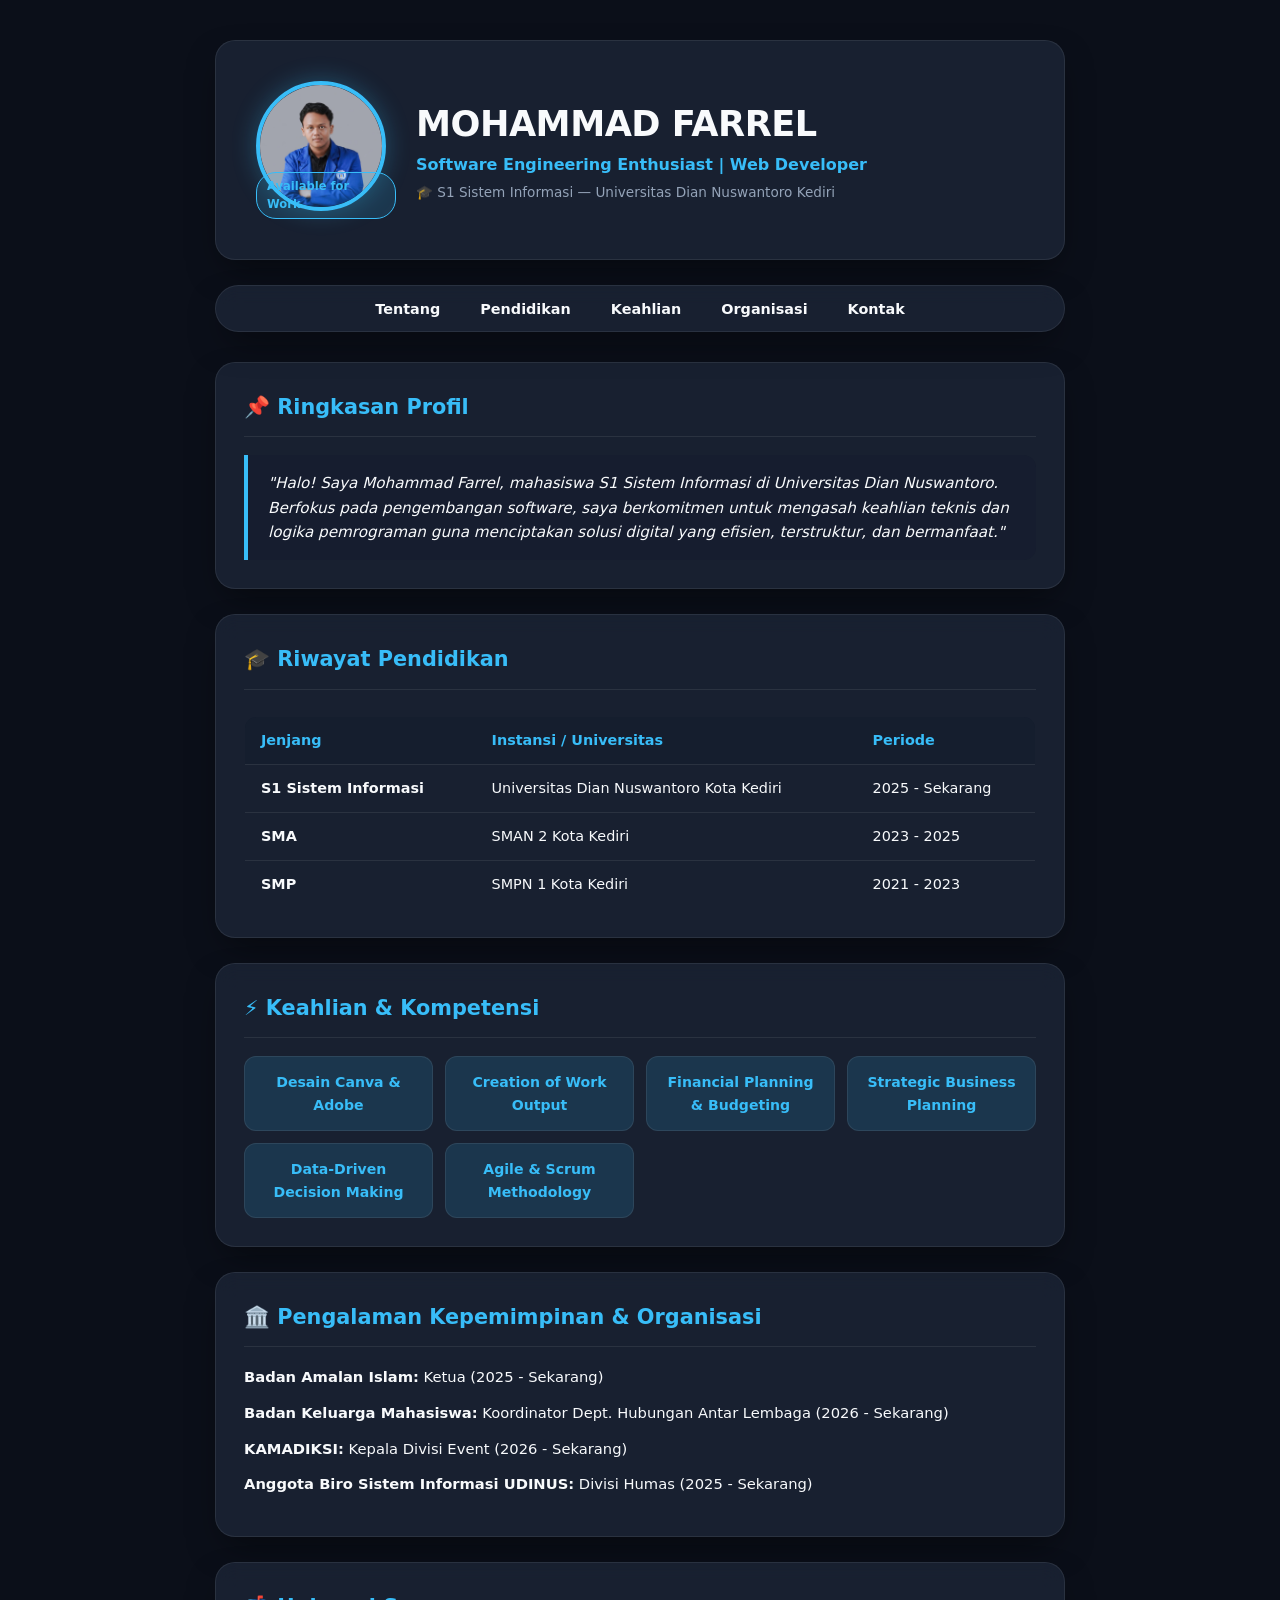
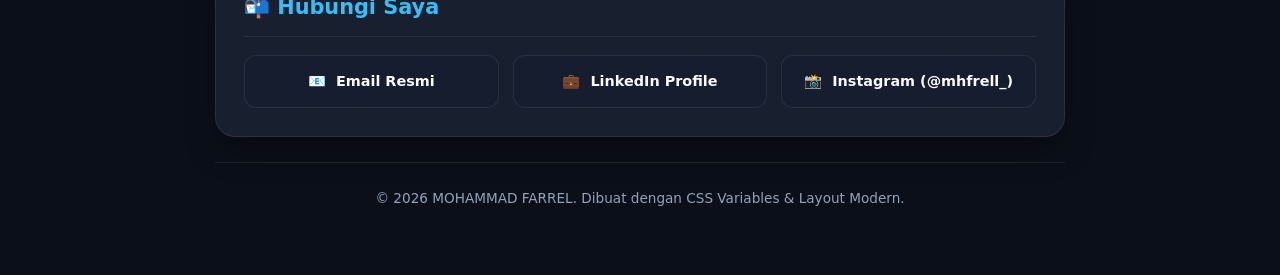
==== commit fb65002a: "feat: upgrade tampilan executive dengan tema gelap dan css variables" ====
--- a/index.html
+++ b/index.html
@@ -3,177 +3,135 @@
 <head>
   <meta charset="UTF-8">
   <meta name="viewport" content="width=device-width, initial-scale=1.0">
-  <title>Resume Akademik &amp; Profil - MOHAMMAD FARREL</title>
+  <title>Portofolio Executive - MOHAMMAD FARREL</title>
 
-  <!-- MENGHUBUNGKAN DENGAN FOLDER css/style.css  -->
+  <!-- MENGHUBUNGKAN CSS DALAM FOLDER css/style.css -->
   <link rel="stylesheet" href="css/style.css">
 </head>
-<body>
+<!-- Tambahkan class "tema-gelap" untuk mengaktifkan Dark Mode bawaan -->
+<body class="tema-gelap">
 
-  <!-- TABEL UTAMA UNTUK TATA LETAK 2 KOLOM (SIDEBAR + KONTEN UTAMA) -->
-  <table width="100%" border="0" cellpadding="15" cellspacing="0">
-    <tr valign="top">
+  <div class="container">
 
-      <!-- ================= SIDEBAR KIRI ================= -->
-      <td width="30%" bgcolor="#F1F5F9">
-        
-        <!-- HEADER / PROFIL UTAMA -->
-        <header align="center">
-          <img src="images/foto-profil.jpg" alt="Foto Profil MOHAMMAD FARREL" width="160">
-          <h1>MOHAMMAD FARREL</h1>
-          <p><b>S1 Sistem Informasi</b></p>
-          <p><i>Universitas Dian Nuswantoro Kota Kediri</i></p>
-        </header>
+    <!-- HEADER / HERO SECTION -->
+    <header>
+      <div class="avatar-wrapper">
+        <img src="images/foto-profil.jpg" alt="Foto Profil MOHAMMAD FARREL" class="avatar">
+        <span class="status-badge">Available for Work</span>
+      </div>
+      <div class="header-info">
+        <h1>MOHAMMAD FARREL</h1>
+        <p class="role">Software Engineering Enthusiast | Web Developer</p>
+        <p class="campus">🎓 S1 Sistem Informasi — Universitas Dian Nuswantoro Kediri</p>
+      </div>
+    </header>
 
-        <hr size="2" color="#CBD5E1">
+    <!-- NAVIGASI MELAYANG (STICKY BUBBLE) -->
+    <nav>
+      <ul>
+        <li><a href="#tentang">Tentang</a></li>
+        <li><a href="#pendidikan">Pendidikan</a></li>
+        <li><a href="#keahlian">Keahlian</a></li>
+        <li><a href="#organisasi">Organisasi</a></li>
+        <li><a href="#kontak">Kontak</a></li>
+      </ul>
+    </nav>
 
-        <!-- NAVIGASI SAMPING (SIDE NAV) -->
-        <nav>
-          <h3><b>📌 NAVIGASI Cepat</b></h3>
-          <ul>
-            <li><a href="#tentang">Ringkasan Profil</a></li>
-            <li><a href="#keahlian">Kompetensi Utama</a></li>
-            <li><a href="#organisasi">Pengalaman Kepemimpinan</a></li>
-            <li><a href="#pendidikan">Riwayat Pendidikan</a></li>
-            <li><a href="#kontak">Hubungi Saya</a></li>
-          </ul>
-        </nav>
+    <!-- KONTEN UTAMA -->
+    <main>
 
-        <hr size="2" color="#CBD5E1">
+      <!-- SECTION 1: TENTANG SAYA -->
+      <section id="tentang">
+        <h2>📌 Ringkasan Profil</h2>
+        <blockquote>
+          "Halo! Saya Mohammad Farrel, mahasiswa S1 Sistem Informasi di Universitas Dian Nuswantoro. Berfokus pada pengembangan software, saya berkomitmen untuk mengasah keahlian teknis dan logika pemrograman guna menciptakan solusi digital yang efisien, terstruktur, dan bermanfaat."
+        </blockquote>
+      </section>
 
-        <!-- KONTEN SAMPING / KONTAK -->
-        <aside id="kontak">
-          <h3><b>📬 Informasi Kontak</b></h3>
-          <p><b>Email Resmi:</b><br>
-          <a href="mailto:platinaparel@gmail.com">platinaparel@gmail.com</a></p>
+      <!-- SECTION 2: PENDIDIKAN -->
+      <section id="pendidikan">
+        <h2>🎓 Riwayat Pendidikan</h2>
+        <div class="table-responsive">
+          <table>
+            <thead>
+              <tr>
+                <th>Jenjang</th>
+                <th>Instansi / Universitas</th>
+                <th>Periode</th>
+              </tr>
+            </thead>
+            <tbody>
+              <tr>
+                <td><strong>S1 Sistem Informasi</strong></td>
+                <td>Universitas Dian Nuswantoro Kota Kediri</td>
+                <td>2025 - Sekarang</td>
+              </tr>
+              <tr>
+                <td><strong>SMA</strong></td>
+                <td>SMAN 2 Kota Kediri</td>
+                <td>2023 - 2025</td>
+              </tr>
+              <tr>
+                <td><strong>SMP</strong></td>
+                <td>SMPN 1 Kota Kediri</td>
+                <td>2021 - 2023</td>
+              </tr>
+            </tbody>
+          </table>
+        </div>
+      </section>
 
-          <p><b>Jaringan Profesional:</b><br>
-          💼 <a href="https://www.linkedin.com/in/mohammad-farrel-9b29a3389" target="_blank">LinkedIn Profile</a><br>
-          📸 <a href="https://www.instagram.com/mhfrell_?rpxt=M2dxdXd0YmV6ZTVm" target="_blank">Instagram (@mhfrell_)</a></p>
-        </aside>
+      <!-- SECTION 3: KEAHLIAN (RESPONSIVE GRID) -->
+      <section id="keahlian">
+        <h2>⚡ Keahlian &amp; Kompetensi</h2>
+        <div class="skill-grid">
+          <div class="skill-card">Desain Canva &amp; Adobe</div>
+          <div class="skill-card">Creation of Work Output</div>
+          <div class="skill-card">Financial Planning &amp; Budgeting</div>
+          <div class="skill-card">Strategic Business Planning</div>
+          <div class="skill-card">Data-Driven Decision Making</div>
+          <div class="skill-card">Agile &amp; Scrum Methodology</div>
+        </div>
+      </section>
 
-      </td>
+      <!-- SECTION 4: ORGANISASI -->
+      <section id="organisasi">
+        <h2>🏛️ Pengalaman Kepemimpinan &amp; Organisasi</h2>
+        <ul class="info-list">
+          <li><strong>Badan Amalan Islam:</strong> Ketua (2025 - Sekarang)</li>
+          <li><strong>Badan Keluarga Mahasiswa:</strong> Koordinator Dept. Hubungan Antar Lembaga (2026 - Sekarang)</li>
+          <li><strong>KAMADIKSI:</strong> Kepala Divisi Event (2026 - Sekarang)</li>
+          <li><strong>Anggota Biro Sistem Informasi UDINUS:</strong> Divisi Humas (2025 - Sekarang)</li>
+        </ul>
+      </section>
 
-      <!-- ================= KONTEN UTAMA KANAN ================= -->
-      <td width="70%">
+      <!-- SECTION 5: KONTAK -->
+      <section id="kontak">
+        <h2>📬 Hubungi Saya</h2>
+        <div class="contact-grid">
+          <a href="mailto:platinaparel@gmail.com" class="contact-card">
+            <span class="icon">📧</span>
+            <span>Email Resmi</span>
+          </a>
+          <a href="https://www.linkedin.com/in/mohammad-farrel-9b29a3389" target="_blank" class="contact-card">
+            <span class="icon">💼</span>
+            <span>LinkedIn Profile</span>
+          </a>
+          <a href="https://www.instagram.com/mhfrell_?rpxt=M2dxdXd0YmV6ZTVm" target="_blank" class="contact-card">
+            <span class="icon">📸</span>
+            <span>Instagram (@mhfrell_)</span>
+          </a>
+        </div>
+      </section>
 
-        <main>
+    </main>
 
-          <!-- SECTION 1: TENTANG SAYA -->
-          <section id="tentang">
-            <h2>📜 Ringkasan Profil</h2>
-            <p>
-              Saya adalah mahasiswa S1 Sistem Informasi di Universitas Dian Nuswantoro Kediri yang berfokus pada pengembangan perangkat lunak, perencanaan strategis, dan manajemen organisasi. Berkomitmen tinggi untuk mengasah logika pemrograman serta keahlian manajerial guna menciptakan solusi teknologi yang efisien dan berdampak positif.
-            </p>
-          </section>
+    <!-- FOOTER -->
+    <footer>
+      <p>&copy; 2026 MOHAMMAD FARREL. Dibuat dengan CSS Variables &amp; Layout Modern.</p>
+    </footer>
 
-          <br>
-
-          <!-- SECTION 2: KEAHLIAN (LAYOUT DUA KOLOM SKS) -->
-          <section id="keahlian">
-            <h2>⚡ Kompetensi &amp; Keahlian Utama</h2>
-            <table width="100%" border="1" cellpadding="10" cellspacing="0">
-              <tr bgcolor="#E2E8F0">
-                <th width="50%">Soft Skills &amp; Kepemimpinan</th>
-                <th width="50%">Keahlian Teknis &amp; Manajerial</th>
-              </tr>
-              <tr valign="top">
-                <td>
-                  <ul>
-                    <li>Strategic Business Planning</li>
-                    <li>Data-Driven Decision Making</li>
-                    <li>Agile &amp; Scrum Methodology</li>
-                    <li>Creation of Work Output</li>
-                  </ul>
-                </td>
-                <td>
-                  <ul>
-                    <li>Financial Planning &amp; Budgeting</li>
-                    <li>Desain Visual (Canva, Adobe, dll)</li>
-                    <li>HTML5 Semantik &amp; Web Dasar</li>
-                    <li>Manajemen Hubungan Antar Lembaga</li>
-                  </ul>
-                </td>
-              </tr>
-            </table>
-          </section>
-
-          <br>
-
-          <!-- SECTION 3: ORGANISASI & KEPEMIMPINAN -->
-          <section id="organisasi">
-            <h2>🏛️ Rekam Jejak Kepemimpinan &amp; Organisasi</h2>
-            <ol>
-              <li>
-                <b>Ketua</b> - <i>Badan Amalan Islam</i> (2025 - Sekarang)
-                <p>Memimpin arah kebijakan dan program kerja utama organisasi di tingkat kampus.</p>
-              </li>
-              <li>
-                <b>Koordinator Departemen Hubungan Antar Lembaga</b> - <i>Badan Keluarga Mahasiswa</i> (2026 - Sekarang)
-                <p>Mengelola diplomasi, kemitraan strategis, dan komunikasi eksternal antar organisasi.</p>
-              </li>
-              <li>
-                <b>Kepala Divisi Event</b> - <i>KAMADIKSI</i> (2026 - Sekarang)
-                <p>Bertanggung jawab atas perencanaan dan eksekusi berbagai agenda kegiatan besar mahasiswa.</p>
-              </li>
-              <li>
-                <b>Anggota Divisi Humas</b> - <i>Biro Sistem Informasi UDINUS</i> (2025 - Sekarang)
-                <p>Mengelola pilar informasi dan publikasi unit kegiatan sistem informasi.</p>
-              </li>
-            </ol>
-          </section>
-
-          <br>
-
-          <!-- SECTION 4: PENDIDIKAN -->
-          <section id="pendidikan">
-            <h2>🎓 Latar Belakang Pendidikan</h2>
-            <table width="100%" border="1" cellpadding="8" cellspacing="0">
-              <thead>
-                <tr bgcolor="#E2E8F0">
-                  <th>Tingkat</th>
-                  <th>Nama Institusi</th>
-                  <th>Lokasi</th>
-                  <th>Tahun</th>
-                </tr>
-              </thead>
-              <tbody>
-                <tr>
-                  <td><b>S1 Sistem Informasi</b></td>
-                  <td>Universitas Dian Nuswantoro</td>
-                  <td>Kota Kediri</td>
-                  <td>2025 - Sekarang</td>
-                </tr>
-                <tr>
-                  <td><b>SMA</b></td>
-                  <td>SMAN 2 Kota Kediri</td>
-                  <td>Kota Kediri</td>
-                  <td>2023 - 2025</td>
-                </tr>
-                <tr>
-                  <td><b>SMP</b></td>
-                  <td>SMPN 1 Kota Kediri</td>
-                  <td>Kota Kediri</td>
-                  <td>2021 - 2023</td>
-                </tr>
-              </tbody>
-            </table>
-          </section>
-
-        </main>
-
-        <br><br>
-
-        <!-- FOOTER -->
-        <footer align="center">
-          <hr>
-          <p><small>&copy; 2026 MOHAMMAD FARREL. Tugas 1 Pemrograman Web - HTML Semantik.</small></p>
-        </footer>
-
-      </td>
-
-    </tr>
-  </table>
+  </div>
 
 </body>
 </html>
--- a/css/style.css
+++ b/css/style.css
@@ -1,59 +1,320 @@
 /* =========================================================
-   DESAIN KHUSUS LAYOUT 2 KOLOM (TUGAS MODUL 2)
+   PORTOFOLIO EXECUTIVE - CSS VARIABLES & RESPONSIVE LAYOUT
    File Path : css/style.css
    Nama      : MOHAMMAD FARREL
    ========================================================= */
 
-/* 1. VARIABLE WARNA */
+/* 1. TEMA DEFAULT (LIGHT MODE) */
 :root {
   --primary-color: #0284c7;
-  --text-main: #1e293b;
-  --bg-sidebar: #f1f5f9;
+  --secondary-color: #2563eb;
+  --accent-color: #3b82f6;
+  --bg-main: #f8fafc;
+  --bg-card: #ffffff;
+  --border-card: #e2e8f0;
+  --text-main: #0f172a;
+  --text-muted: #64748b;
+  --badge-bg: #e0f2fe;
+  --badge-text: #0369a1;
   --font-sans: 'Segoe UI', system-ui, -apple-system, sans-serif;
-}
-
-/* 2. RESET & GLOBAL */
+  --radius-card: 20px;
+  --shadow-card: 0 10px 30px -5px rgba(0, 0, 0, 0.05);
+}
+
+/* 2. FITUR TEMA GELAP (AKSES LEWAT class="tema-gelap" DI <body>) */
+body.tema-gelap {
+  --primary-color: #38bdf8;
+  --secondary-color: #3b82f6;
+  --accent-color: #818cf8;
+  --bg-main: #0b0f19;
+  --bg-card: rgba(30, 41, 59, 0.7);
+  --border-card: rgba(255, 255, 255, 0.08);
+  --text-main: #f8fafc;
+  --text-muted: #94a3b8;
+  --badge-bg: rgba(56, 189, 248, 0.15);
+  --badge-text: #38bdf8;
+  --shadow-card: 0 15px 35px -10px rgba(0, 0, 0, 0.5);
+}
+
+/* 3. RESET & GLOBAL BASE */
 * {
   box-sizing: border-box;
+  margin: 0;
+  padding: 0;
+}
+
+html {
+  scroll-behavior: smooth;
 }
 
 body {
   font-family: var(--font-sans);
+  line-height: 1.6;
   color: var(--text-main);
-  margin: 0;
-  padding: 0;
-  background-color: #ffffff;
-}
-
-/* 3. BATASI UKURAN FOTO PROFIL */
-header img {
+  background-color: var(--bg-main);
+  transition: background-color 0.3s ease, color 0.3s ease;
+  padding: 20px 15px;
+}
+
+img {
+  max-width: 100%;
+  height: auto;
+}
+
+.container {
+  max-width: 850px;
+  margin: 0 auto;
+}
+
+/* 4. HEADER (FLEXBOX LAYOUT) */
+header {
+  background: var(--bg-card);
+  backdrop-filter: blur(12px);
+  border: 1px solid var(--border-card);
+  padding: 35px 25px;
+  border-radius: var(--radius-card);
+  box-shadow: var(--shadow-card);
+  margin-bottom: 25px;
+  
+  display: flex;
+  flex-direction: column;
+  align-items: center;
+  text-align: center;
+  gap: 20px;
+}
+
+.avatar-wrapper {
+  position: relative;
+}
+
+.avatar {
+  width: 130px;
+  height: 130px;
   border-radius: 50%;
   object-fit: cover;
-  border: 3px solid var(--primary-color);
-  box-shadow: 0 4px 10px rgba(0, 0, 0, 0.15);
-  margin-bottom: 10px;
-}
-
-/* 4. LINK & HOVER */
-a {
-  color: var(--primary-color);
+  border: 4px solid var(--primary-color);
+  box-shadow: 0 0 25px rgba(56, 189, 248, 0.3);
+}
+
+.status-badge {
+  position: absolute;
+  bottom: 0;
+  right: -10px;
+  background: var(--badge-bg);
+  color: var(--badge-text);
+  font-size: 0.72rem;
+  font-weight: 700;
+  padding: 4px 10px;
+  border-radius: 20px;
+  border: 1px solid var(--primary-color);
+}
+
+header h1 {
+  font-size: 1.8rem;
+  font-weight: 800;
+  letter-spacing: -0.5px;
+}
+
+.role {
+  color: var(--primary-color);
+  font-weight: 600;
+  font-size: 1rem;
+}
+
+.campus {
+  color: var(--text-muted);
+  font-size: 0.85rem;
+  margin-top: 4px;
+}
+
+/* 5. NAVIGASI STICKY BUBBLE */
+nav {
+  background: var(--bg-card);
+  backdrop-filter: blur(12px);
+  border: 1px solid var(--border-card);
+  padding: 10px 15px;
+  border-radius: 50px;
+  margin-bottom: 30px;
+  position: sticky;
+  top: 15px;
+  z-index: 100;
+  box-shadow: var(--shadow-card);
+}
+
+nav ul {
+  list-style: none;
+  display: flex;
+  justify-content: center;
+  gap: 8px;
+  flex-wrap: wrap;
+}
+
+nav a {
+  color: var(--text-main);
   text-decoration: none;
-  font-weight: 500;
-}
-
-a:hover {
-  text-decoration: underline;
-}
-
-/* 5. HEADING & KARTU KONTEN */
-h2 {
-  color: var(--primary-color);
-  border-bottom: 2px solid #e2e8f0;
-  padding-bottom: 6px;
-}
-
+  font-weight: 600;
+  font-size: 0.85rem;
+  padding: 8px 16px;
+  border-radius: 20px;
+  transition: all 0.3s ease;
+}
+
+nav a:hover {
+  background: var(--primary-color);
+  color: #ffffff;
+}
+
+/* 6. KARTU SECTION */
 section {
-  background: #ffffff;
-  padding: 10px;
-  border-radius: 8px;
+  background: var(--bg-card);
+  backdrop-filter: blur(12px);
+  border: 1px solid var(--border-card);
+  padding: 28px;
+  border-radius: var(--radius-card);
+  margin-bottom: 25px;
+  box-shadow: var(--shadow-card);
+  transition: transform 0.3s ease, border-color 0.3s ease;
+}
+
+section:hover {
+  transform: translateY(-3px);
+  border-color: var(--primary-color);
+}
+
+section h2 {
+  font-size: 1.3rem;
+  color: var(--primary-color);
+  border-bottom: 1px solid var(--border-card);
+  padding-bottom: 12px;
+  margin-bottom: 18px;
+}
+
+blockquote {
+  background: rgba(15, 23, 42, 0.2);
+  border-left: 4px solid var(--primary-color);
+  padding: 16px 20px;
+  border-radius: 0 12px 12px 0;
+  font-size: 0.95rem;
+  font-style: italic;
+  color: var(--text-main);
+}
+
+/* 7. TABEL PENDIDIKAN */
+.table-responsive {
+  overflow-x: auto;
+}
+
+table {
+  width: 100%;
+  border-collapse: collapse;
+  margin-top: 8px;
+  border-radius: 12px;
+  overflow: hidden;
+  border: 1px solid var(--border-card);
+}
+
+table th, table td {
+  padding: 12px 16px;
+  text-align: left;
+}
+
+table th {
+  background: rgba(15, 23, 42, 0.3);
+  color: var(--primary-color);
+  font-weight: 700;
+  font-size: 0.9rem;
+  border-bottom: 1px solid var(--border-card);
+}
+
+table td {
+  border-bottom: 1px solid var(--border-card);
+  font-size: 0.9rem;
+}
+
+/* 8. CSS GRID KEAHLIAN & KONTAK */
+.skill-grid {
+  display: grid;
+  grid-template-columns: repeat(auto-fit, minmax(180px, 1fr));
+  gap: 12px;
+}
+
+.skill-card {
+  background: var(--badge-bg);
+  border: 1px solid var(--border-card);
+  color: var(--primary-color);
+  padding: 14px;
+  border-radius: 12px;
+  font-weight: 600;
+  font-size: 0.88rem;
+  text-align: center;
+}
+
+.contact-grid {
+  display: grid;
+  grid-template-columns: repeat(auto-fit, minmax(200px, 1fr));
+  gap: 14px;
+}
+
+.contact-card {
+  display: flex;
+  align-items: center;
+  justify-content: center;
+  gap: 10px;
+  background: rgba(15, 23, 42, 0.2);
+  border: 1px solid var(--border-card);
+  padding: 14px;
+  border-radius: 12px;
+  color: var(--text-main);
+  text-decoration: none;
+  font-size: 0.9rem;
+  font-weight: 600;
+  transition: all 0.3s ease;
+}
+
+.contact-card:hover {
+  border-color: var(--primary-color);
+  color: var(--primary-color);
+  transform: translateY(-2px);
+}
+
+ul.info-list {
+  list-style: none;
+  padding: 0;
+}
+
+ul.info-list li {
+  margin-bottom: 12px;
+  font-size: 0.92rem;
+}
+
+/* 9. FOOTER */
+footer {
+  text-align: center;
+  padding: 25px 0;
+  color: var(--text-muted);
+  font-size: 0.85rem;
+  border-top: 1px solid var(--border-card);
+  margin-top: 25px;
+}
+
+/* 10. MEDIA QUERY LAPTOP / TABLET (≥768px) */
+@media (min-width: 768px) {
+  body {
+    padding: 40px 20px;
+  }
+
+  header {
+    flex-direction: row;
+    text-align: left;
+    padding: 40px;
+    gap: 30px;
+  }
+
+  header h1 {
+    font-size: 2.2rem;
+  }
+
+  nav a {
+    font-size: 0.9rem;
+  }
 }
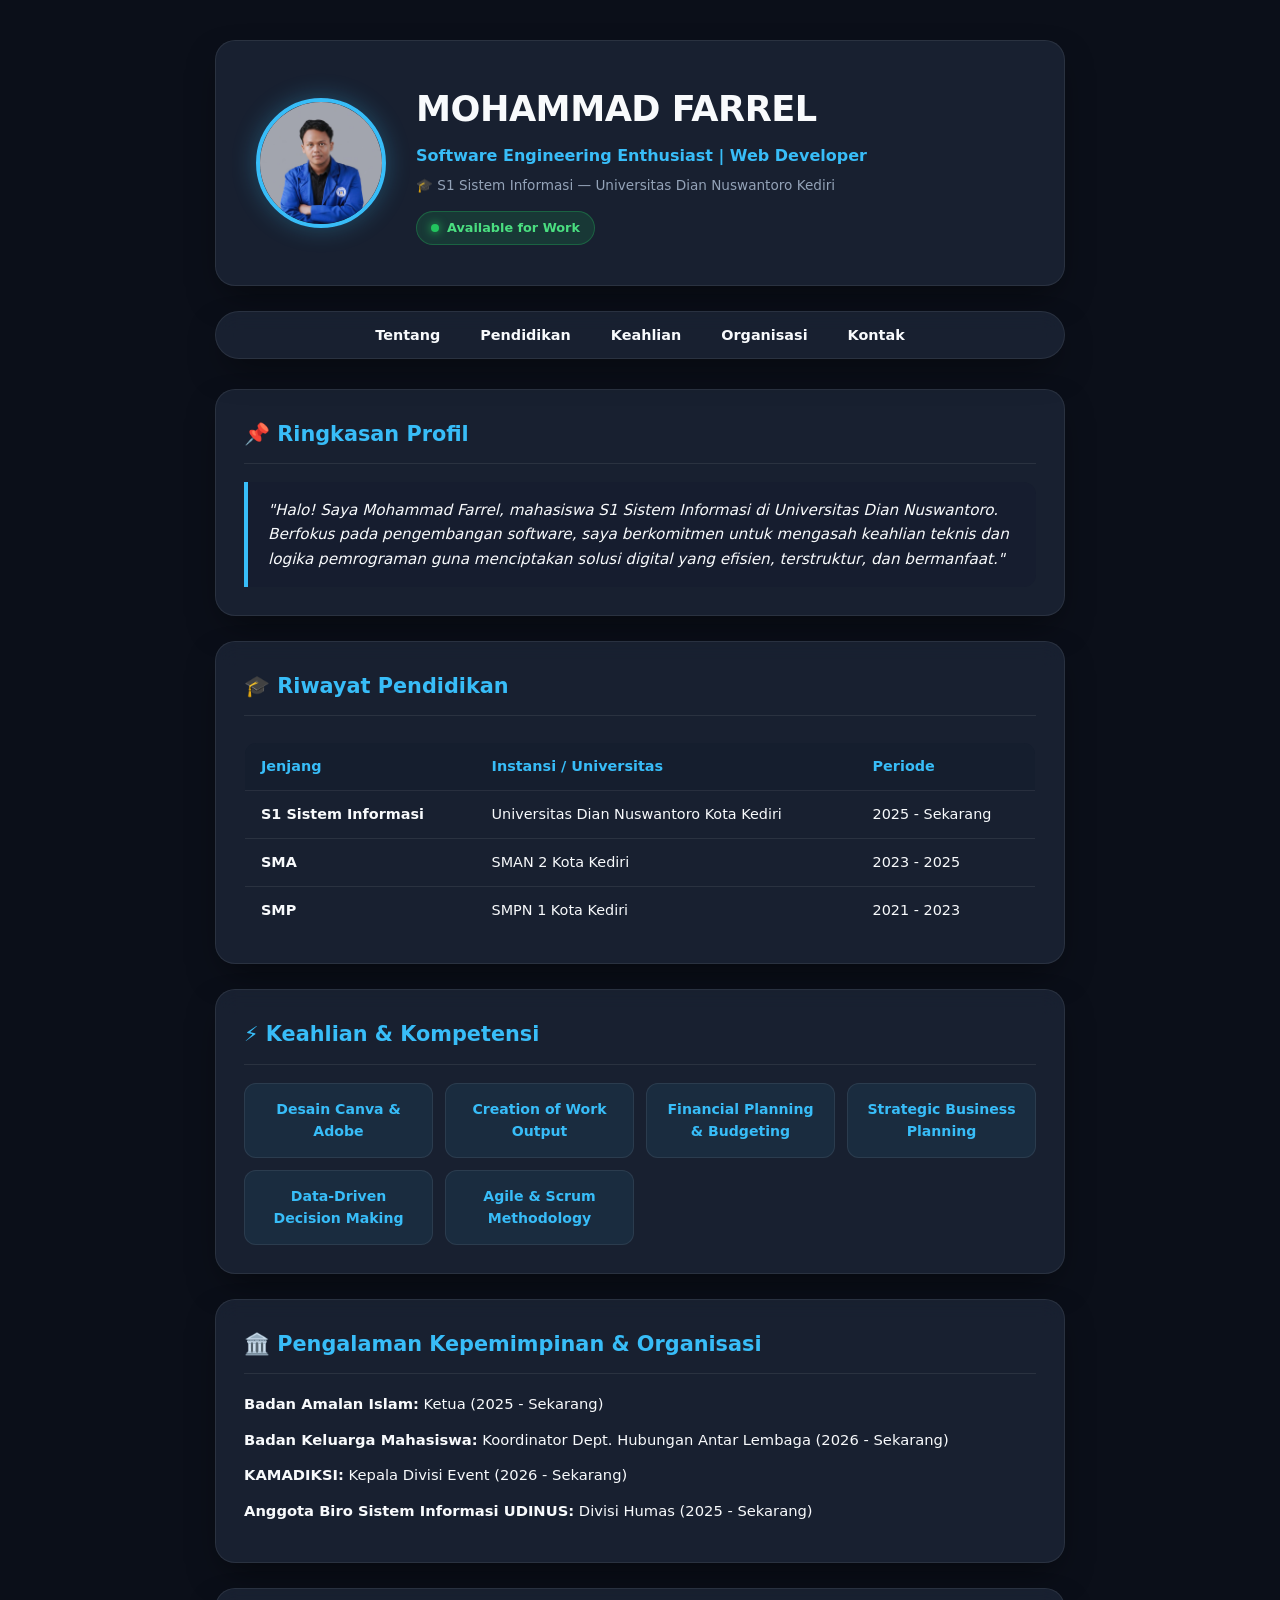
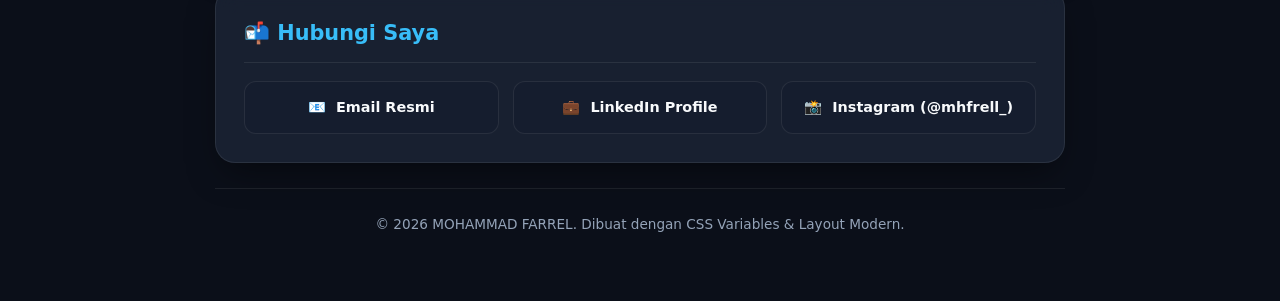
==== commit 711bdfe3: "style: perbaiki posisi dan tampilan status badge" ====
--- a/index.html
+++ b/index.html
@@ -15,14 +15,17 @@
 
     <!-- HEADER / HERO SECTION -->
     <header>
-      <div class="avatar-wrapper">
-        <img src="images/foto-profil.jpg" alt="Foto Profil MOHAMMAD FARREL" class="avatar">
-        <span class="status-badge">Available for Work</span>
-      </div>
+      <img src="images/foto-profil.jpg" alt="Foto Profil MOHAMMAD FARREL" class="avatar">
       <div class="header-info">
         <h1>MOHAMMAD FARREL</h1>
         <p class="role">Software Engineering Enthusiast | Web Developer</p>
         <p class="campus">🎓 S1 Sistem Informasi — Universitas Dian Nuswantoro Kediri</p>
+        
+        <!-- BADGE STATUS BARU (LEBIH CLEAN & ELEGANKAN) -->
+        <div class="status-badge">
+          <span class="status-dot"></span>
+          <span>Available for Work</span>
+        </div>
       </div>
     </header>
 
--- a/css/style.css
+++ b/css/style.css
@@ -4,7 +4,7 @@
    Nama      : MOHAMMAD FARREL
    ========================================================= */
 
-/* 1. TEMA DEFAULT (LIGHT MODE) */
+/* 1. DESIGN TOKENS (LIGHT MODE DEFAULT) */
 :root {
   --primary-color: #0284c7;
   --secondary-color: #2563eb;
@@ -14,14 +14,15 @@
   --border-card: #e2e8f0;
   --text-main: #0f172a;
   --text-muted: #64748b;
-  --badge-bg: #e0f2fe;
-  --badge-text: #0369a1;
+  --badge-bg: rgba(34, 197, 94, 0.1);
+  --badge-border: rgba(34, 197, 94, 0.3);
+  --badge-text: #16a34a;
   --font-sans: 'Segoe UI', system-ui, -apple-system, sans-serif;
   --radius-card: 20px;
   --shadow-card: 0 10px 30px -5px rgba(0, 0, 0, 0.05);
 }
 
-/* 2. FITUR TEMA GELAP (AKSES LEWAT class="tema-gelap" DI <body>) */
+/* 2. TEMA GELAP (AKSES LEWAT class="tema-gelap" DI <body>) */
 body.tema-gelap {
   --primary-color: #38bdf8;
   --secondary-color: #3b82f6;
@@ -31,8 +32,9 @@
   --border-card: rgba(255, 255, 255, 0.08);
   --text-main: #f8fafc;
   --text-muted: #94a3b8;
-  --badge-bg: rgba(56, 189, 248, 0.15);
-  --badge-text: #38bdf8;
+  --badge-bg: rgba(34, 197, 94, 0.15);
+  --badge-border: rgba(34, 197, 94, 0.3);
+  --badge-text: #4ade80;
   --shadow-card: 0 15px 35px -10px rgba(0, 0, 0, 0.5);
 }
 
@@ -83,10 +85,6 @@
   gap: 20px;
 }
 
-.avatar-wrapper {
-  position: relative;
-}
-
 .avatar {
   width: 130px;
   height: 130px;
@@ -96,17 +94,11 @@
   box-shadow: 0 0 25px rgba(56, 189, 248, 0.3);
 }
 
-.status-badge {
-  position: absolute;
-  bottom: 0;
-  right: -10px;
-  background: var(--badge-bg);
-  color: var(--badge-text);
-  font-size: 0.72rem;
-  font-weight: 700;
-  padding: 4px 10px;
-  border-radius: 20px;
-  border: 1px solid var(--primary-color);
+.header-info {
+  display: flex;
+  flex-direction: column;
+  align-items: center;
+  gap: 6px;
 }
 
 header h1 {
@@ -124,7 +116,29 @@
 .campus {
   color: var(--text-muted);
   font-size: 0.85rem;
-  margin-top: 4px;
+}
+
+/* BADGE STATUS BARU DENGAN GLOWING DOT */
+.status-badge {
+  display: inline-flex;
+  align-items: center;
+  gap: 8px;
+  background: var(--badge-bg);
+  border: 1px solid var(--badge-border);
+  color: var(--badge-text);
+  font-size: 0.8rem;
+  font-weight: 600;
+  padding: 6px 14px;
+  border-radius: 20px;
+  margin-top: 8px;
+}
+
+.status-dot {
+  width: 8px;
+  height: 8px;
+  background-color: #22c55e;
+  border-radius: 50%;
+  box-shadow: 0 0 10px #22c55e;
 }
 
 /* 5. NAVIGASI STICKY BUBBLE */
@@ -239,7 +253,7 @@
 }
 
 .skill-card {
-  background: var(--badge-bg);
+  background: rgba(56, 189, 248, 0.08);
   border: 1px solid var(--border-card);
   color: var(--primary-color);
   padding: 14px;
@@ -297,7 +311,7 @@
   margin-top: 25px;
 }
 
-/* 10. MEDIA QUERY LAPTOP / TABLET (≥768px) */
+/* 10. MEDIA QUERY UNTUK LAYAR LAPTOP / TABLET (≥768px) */
 @media (min-width: 768px) {
   body {
     padding: 40px 20px;
@@ -310,6 +324,10 @@
     gap: 30px;
   }
 
+  .header-info {
+    align-items: flex-start;
+  }
+
   header h1 {
     font-size: 2.2rem;
   }
